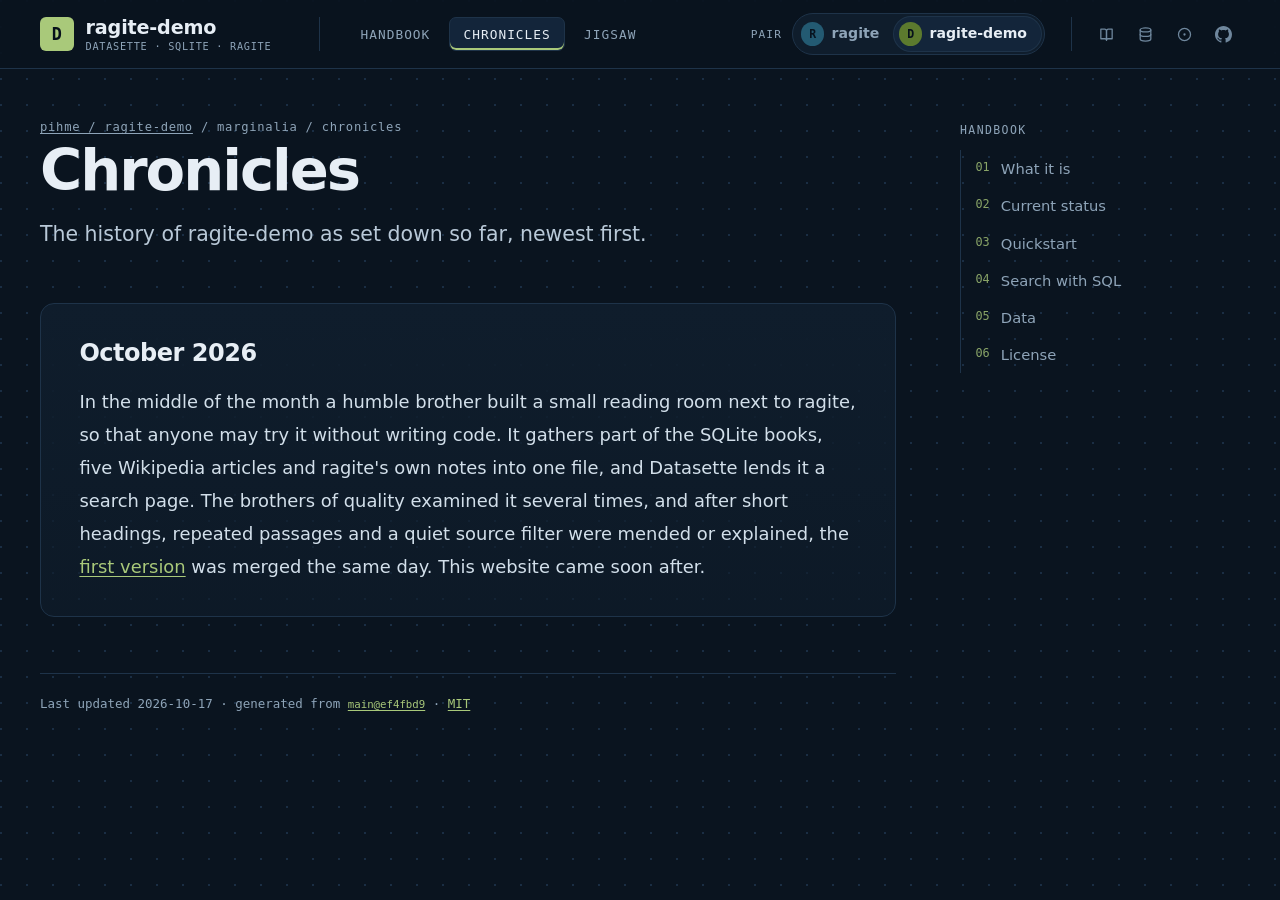
==== chronik/index.html @ 019bb116 "site: neutral console window dots (no accent dot)" ====
<!doctype html><html lang="en"><head><meta charset="utf-8"><meta name="viewport" content="width=device-width,initial-scale=1"><title>Chronicles — ragite-demo</title><meta name="description" content="Search the SQLite docs and Wikipedia in your browser with ragite and Datasette, offline and in one SQLite file."><link rel="icon" href="../favicon.svg" type="image/svg+xml"><link rel="icon" href="../favicon.png" sizes="32x32" type="image/png"><link rel="apple-touch-icon" href="../apple-touch-icon.png"><style>@font-face{font-family:"Space Grotesk";src:url(/ragite-demo/assets/space-grotesk.woff2) format("woff2");font-weight:300 700;font-display:swap}
@font-face{font-family:"Geist Mono";src:url(/ragite-demo/assets/geist-mono.woff2) format("woff2");font-weight:100 900;font-display:swap}
*{box-sizing:border-box}html{scroll-behavior:smooth}body{margin:0}
table{width:100%;border-collapse:collapse}img{max-width:100%}
:root{--acc:#a9c97a;--acc2:#f2b65c;--bg:#0a141f;--panel:#0f1d2c;--panel2:#13253a;--fg:#e7eef5;--mut:#8ea4b8;--line:#1e3349;--code:#0c1926;--on-acc:#06111b;
--sans:"Space Grotesk",system-ui,-apple-system,"Segoe UI",sans-serif;--mono:"Geist Mono",ui-monospace,SFMono-Regular,Menlo,Consolas,monospace;color-scheme:dark}
body{background:var(--bg) radial-gradient(circle at 1px 1px,#1a2e44 1px,transparent 1.4px) 0 0/26px 26px;color:var(--fg);font:16.5px/1.7 var(--sans);-webkit-font-smoothing:antialiased}
a{color:var(--acc);text-underline-offset:.18em;text-decoration-thickness:1px}
code{font-family:var(--mono);font-size:.86em}
.tp-top{position:sticky;top:0;z-index:5;background:rgba(10,20,31,.88);backdrop-filter:blur(10px);border-bottom:1px solid var(--line)}
.tp-in{max-width:1820px;margin:0 auto;padding:0 2.5rem;height:68px;display:flex;align-items:center;gap:1.6rem}
.tp-brand{display:flex;align-items:center;gap:.75rem;color:var(--fg);text-decoration:none;font-weight:700;font-size:1.2rem;letter-spacing:-.01em}
.tp-mark{display:inline-grid;place-items:center;width:2.1rem;height:2.1rem;border-radius:6px;background:var(--acc);color:var(--on-acc);font:700 1.05rem var(--mono)}
.tp-id{display:flex;flex-direction:column;justify-content:center;gap:.05rem;line-height:1.2}.tp-brand .tp-id b{font-weight:700}
.tp-kick{font:500 .64rem var(--mono);color:var(--mut);letter-spacing:.07em;text-transform:uppercase;font-weight:500}
.tp-tabs{display:flex;gap:.25rem;margin-left:1.4rem;padding-left:1.6rem;border-left:1px solid var(--line);height:34px;align-items:center}
.tp-tabs a{font:500 .8rem var(--mono);letter-spacing:.08em;text-transform:uppercase;color:var(--mut);text-decoration:none;padding:0 .85rem;height:34px;display:inline-flex;align-items:center;border-radius:7px;border:1px solid transparent}
.tp-tabs a:hover{color:var(--fg);border-color:var(--line)}.tp-tabs a.on{color:var(--fg);background:var(--panel2);border-color:var(--line);box-shadow:inset 0 -2px 0 var(--acc)}
.tp-pair{margin-left:auto;display:flex;align-items:center;gap:.6rem;height:34px}
.tp-pair-l{font:500 .7rem var(--mono);letter-spacing:.1em;text-transform:uppercase;color:var(--mut)}
.tp-seg{display:flex;border:1px solid var(--line);border-radius:999px;padding:3px;background:var(--panel)}
.tp-seg a{display:flex;align-items:center;gap:.45rem;padding:.3rem .9rem .3rem .35rem;border-radius:999px;color:var(--mut);text-decoration:none;font-weight:600;font-size:.88rem}
.tp-seg a i{display:inline-grid;place-items:center;width:1.45rem;height:1.45rem;border-radius:50%;font:700 .72rem var(--mono);font-style:normal;color:var(--on-acc);background:var(--pc);opacity:.75}
.tp-seg a.on{background:var(--panel2);color:var(--fg);box-shadow:0 0 0 1px var(--line)}.tp-seg a.on i{opacity:1}
.tp-ext{display:flex;align-items:center;gap:.3rem;padding-left:1.1rem;border-left:1px solid var(--line);height:34px}
.tp-ib{position:relative;display:inline-grid;place-items:center;width:34px;height:34px;border-radius:8px;color:#6f879d;border:1px solid transparent;text-decoration:none;transition:color .15s,background .15s,border-color .15s}
.tp-ib svg{width:17px;height:17px;display:block}
.tp-ib:hover,.tp-ib:focus-visible{color:var(--fg);background:var(--panel);border-color:var(--line);outline:none}
.tp-ib:focus-visible{box-shadow:0 0 0 2px color-mix(in srgb,var(--acc) 55%,transparent)}
.tp-ib::after{content:attr(data-tip);position:absolute;top:calc(100% + 9px);left:50%;transform:translate(-50%,-3px);white-space:nowrap;padding:.28rem .55rem;border-radius:6px;background:#e7eef5;color:#0a141f;font:500 .72rem/1.3 var(--mono);letter-spacing:.02em;opacity:0;pointer-events:none;transition:opacity .12s,transform .12s;z-index:9}
.tp-ib:hover::after,.tp-ib:focus-visible::after{opacity:1;transform:translate(-50%,0)}
.tp-ext .tp-ib:last-child::after{left:auto;right:0;transform:translate(0,-3px)}.tp-ext .tp-ib:last-child:hover::after,.tp-ext .tp-ib:last-child:focus-visible::after{transform:none}
.tp-wrap{max-width:1820px;margin:0 auto;padding:0 2.5rem;display:grid;grid-template-columns:minmax(0,1fr) 280px;gap:4rem}
main{min-width:0;padding:3.2rem 0 4rem}
.tp-toc{position:sticky;top:68px;align-self:start;padding:3.4rem 0 2rem;max-height:calc(100vh - 68px);overflow:auto}
.tp-toc h4{font:500 .72rem var(--mono);letter-spacing:.12em;text-transform:uppercase;color:var(--mut);margin:0 0 .8rem}
.tp-toc a{display:flex;gap:.7rem;padding:.38rem 0 .38rem .9rem;border-left:1px solid var(--line);color:var(--mut);text-decoration:none;font-size:.92rem}
.tp-toc a b{font:500 .74rem/1.9 var(--mono);color:var(--acc);opacity:.8}.tp-toc a:hover{color:var(--fg);border-left-color:var(--acc)}
.tp-toc .tp-sep{height:1.4rem}
.crumb{font:500 .76rem var(--mono);letter-spacing:.06em;color:var(--mut);text-transform:lowercase}.crumb a{color:var(--mut)}
h1{font-size:3.6rem;font-weight:700;letter-spacing:-.035em;line-height:1.02;margin:.5rem 0 1rem}
.lead{font-size:1.28rem;color:#b9c9d8;max-width:46rem;margin:0 0 1.3rem;font-weight:400}
section{margin-top:3.2rem;padding:2.2rem 2.4rem 2rem;background:linear-gradient(180deg,var(--panel),rgba(15,29,44,.6));border:1px solid var(--line);border-radius:14px}
h2{font-size:1.6rem;letter-spacing:-.02em;margin:0 0 1.1rem;display:flex;align-items:baseline;gap:.9rem}
h2 .num{font:500 .8rem var(--mono);color:var(--acc);letter-spacing:.08em;padding:.15rem .5rem;border:1px solid color-mix(in srgb,var(--acc) 45%,transparent);border-radius:5px}
h3{font-size:1.05rem;margin:1.1rem 0 .3rem}
p{margin:.2rem 0 1rem}
.grid{display:grid;grid-template-columns:1fr 1fr;gap:1rem}.card{padding:1rem 1.2rem;border:1px solid var(--line);border-radius:10px;background:var(--code)}
.card h3{margin:0 0 .3rem;color:var(--acc)}.card p{margin:0;color:var(--mut);font-size:.94rem}
pre{background:var(--code);border:1px solid var(--line);border-radius:10px;padding:1.1rem 1.3rem;font-size:.86rem;line-height:1.65;overflow-x:auto;position:relative}
pre code{font-size:inherit;color:#d4e4f1}
p code,li code,td code{background:var(--panel2);color:#d9e8f4;padding:.08em .38em;border-radius:4px;border:1px solid var(--line)}
.tbl{overflow-x:auto;border:1px solid var(--line);border-radius:10px}
th,td{text-align:left;padding:.7rem .9rem;border-bottom:1px solid var(--line);vertical-align:top;font-size:.93rem}
th{font:500 .74rem var(--mono);letter-spacing:.08em;text-transform:uppercase;color:var(--mut);background:var(--code)}tr:last-child td{border-bottom:0}
.note{border:1px solid color-mix(in srgb,var(--acc2) 45%,transparent);background:color-mix(in srgb,var(--acc2) 9%,transparent);border-radius:10px;padding:.9rem 1.1rem;font-size:.95rem}
.note strong{color:var(--acc2)}
.badges{font:500 .8rem var(--mono);color:var(--mut)}.badges img{vertical-align:middle}
.st-asof{font:500 .78rem var(--mono);color:var(--acc2);margin:-.4rem 0 .9rem}
footer{margin-top:3.5rem;padding-top:1.4rem;border-top:1px solid var(--line);color:var(--mut);font:500 .78rem var(--mono)}
.tp-hero{display:grid;grid-template-columns:minmax(0,.9fr) minmax(0,1.1fr);gap:3rem;align-items:center;padding:1.2rem 0 .6rem}
.tp-hero h1{font-size:5.2rem}
.tp-con{border:1px solid var(--line);border-radius:14px;background:#07101a;box-shadow:0 30px 80px -30px rgba(0,0,0,.8),0 0 0 1px rgba(255,255,255,.02);overflow:hidden}
.tp-con-h{display:flex;align-items:center;gap:.45rem;padding:.7rem 1rem;border-bottom:1px solid var(--line);font:500 .74rem var(--mono);color:var(--mut)}
.tp-con-h i{width:.62rem;height:.62rem;border-radius:50%;background:#26394d}.tp-con-h span{margin-left:.6rem}
.tp-con pre{margin:0;border:0;border-radius:0;background:transparent;padding:1.3rem 1.4rem 1.5rem;font-size:.9rem}
.tp-con .pr{color:var(--acc)}.tp-con .kw{color:var(--acc2)}.tp-con .str{color:#9fe0b5}.tp-con .cm{color:#5f7890}
.tp-pairnote{display:flex;align-items:center;gap:1rem;margin-top:3rem;padding:1.1rem 1.4rem;border:1px dashed color-mix(in srgb,var(--acc) 40%,var(--line));border-radius:12px;color:var(--mut)}
.tp-pairnote b{color:var(--fg)}

.period{max-width:46rem}.period h2{font-size:1.3rem}.period h2 .span{color:var(--mut);font-weight:400;font-size:.95rem}
.period p{font:1.12rem/1.8 "Iowan Old Style","Palatino Linotype",Palatino,"Book Antiqua",Georgia,serif;margin:0}
.period p::first-letter{float:left;font-size:3.4em;line-height:.8;padding:.1em .12em 0 0;color:var(--acc);font-weight:600}
.period h2{font-family:"Iowan Old Style","Palatino Linotype",Palatino,Georgia,serif;font-weight:600;letter-spacing:.01em}
.period{max-width:none}.period h2{font:700 1.5rem var(--sans);letter-spacing:-.02em}
.period p{font:1.12rem/1.85 var(--sans);color:#d2dfea}
.period p::first-letter{float:none;font-size:inherit;line-height:inherit;padding:0;color:inherit;font-weight:inherit}
.pz text{font-family:var(--mono)}.pz .pz-cap{font:500 14px var(--mono);fill:var(--mut)}
.pz path{stroke:var(--bg)}.pz-piece{opacity:.6}.pz-piece:hover,.pz-here{opacity:1}.pz-isle{fill-opacity:.12}
.pzw{padding:2rem;border:1px solid var(--line);border-radius:14px;background:var(--panel);display:flex;justify-content:center}
.jig{max-width:none;grid-template-columns:1fr 1fr;gap:1.4rem}
.jc{background:var(--panel);border-color:var(--line);border-radius:14px;padding:1.3rem 1.5rem 1.4rem 5.2rem}
.jc::after,.jc::before{display:none}
.jc-here{border-color:color-mix(in srgb,var(--pa) 70%,var(--line))}
.jc-m{border-radius:8px;font-family:var(--mono);color:#06111b}
.jc h3 a{color:var(--fg)}.jc-r{font:500 .7rem/1.7 var(--mono);letter-spacing:.08em;text-transform:uppercase;color:var(--fg);border-color:var(--pa)}
.jc-x{font:1rem/1.75 var(--sans);color:#c7d5e2}
</style></head><body><header class="tp-top"><div class="tp-in"><a class="tp-brand" href="../"><span class="tp-mark" aria-hidden="true">D</span><span class="tp-id"><b>ragite-demo</b><span class="tp-kick">Datasette · SQLite · ragite</span></span></a><nav class="tp-tabs" aria-label="Site"><a href="../">Handbook</a><a href="../chronik/" class="on" aria-current="page">Chronicles</a><a href="../jigsaw/">Jigsaw</a></nav><div class="tp-pair"><span class="tp-pair-l">pair</span><nav class="tp-seg" aria-label="Sibling sites"><a href="https://pihme.github.io/ragite/" style="--pc:#2b6f8a"><i>R</i>ragite</a><a href="https://pihme.github.io/ragite-demo/" class="on" aria-current="true" style="--pc:#5c7a2e"><i>D</i>ragite-demo</a></nav></div><nav class="tp-ext" aria-label="Project links"><a class="tp-ib" href="https://github.com/pihme/ragite-demo#readme" aria-label="Readme" data-tip="Readme"><svg viewBox="0 0 24 24" fill="none" stroke="currentColor" stroke-width="1.8" stroke-linecap="round" stroke-linejoin="round" aria-hidden="true" focusable="false"><path d="M4 4.5h5.5A2.5 2.5 0 0 1 12 7v13a2 2 0 0 0-2-2H4z"/><path d="M20 4.5h-5.5A2.5 2.5 0 0 0 12 7v13a2 2 0 0 1 2-2h6z"/></svg></a><a class="tp-ib" href="https://github.com/pihme/ragite-demo/blob/main/DATA_SOURCES.md" aria-label="Data sources" data-tip="Data sources"><svg viewBox="0 0 24 24" fill="none" stroke="currentColor" stroke-width="1.8" stroke-linecap="round" stroke-linejoin="round" aria-hidden="true" focusable="false"><ellipse cx="12" cy="5.5" rx="7.5" ry="2.8"/><path d="M4.5 5.5v13c0 1.55 3.36 2.8 7.5 2.8s7.5-1.25 7.5-2.8v-13"/><path d="M4.5 12c0 1.55 3.36 2.8 7.5 2.8s7.5-1.25 7.5-2.8"/></svg></a><a class="tp-ib" href="https://github.com/pihme/ragite-demo/issues" aria-label="Issues" data-tip="Issues"><svg viewBox="0 0 24 24" fill="none" stroke="currentColor" stroke-width="1.8" stroke-linecap="round" stroke-linejoin="round" aria-hidden="true" focusable="false"><circle cx="12" cy="12" r="8.5"/><circle cx="12" cy="12" r="1.6" fill="currentColor" stroke="none"/></svg></a><a class="tp-ib" href="https://github.com/pihme/ragite-demo" aria-label="GitHub repository" data-tip="GitHub repository"><svg viewBox="0 0 16 16" fill="currentColor" aria-hidden="true" focusable="false"><path d="M8 0C3.58 0 0 3.58 0 8c0 3.54 2.29 6.53 5.47 7.59.4.07.55-.17.55-.38 0-.19-.01-.82-.01-1.49-2.01.37-2.53-.49-2.69-.94-.09-.23-.48-.94-.82-1.13-.28-.15-.68-.52-.01-.53.63-.01 1.08.58 1.23.82.72 1.21 1.87.87 2.33.66.07-.52.28-.87.51-1.07-1.78-.2-3.64-.89-3.64-3.95 0-.87.31-1.59.82-2.15-.08-.2-.36-1.02.08-2.12 0 0 .67-.21 2.2.82.64-.18 1.32-.27 2-.27.68 0 1.36.09 2 .27 1.53-1.04 2.2-.82 2.2-.82.44 1.1.16 1.92.08 2.12.51.56.82 1.27.82 2.15 0 3.07-1.87 3.75-3.65 3.95.29.25.54.73.54 1.48 0 1.07-.01 1.93-.01 2.2 0 .21.15.46.55.38A8.013 8.013 0 0016 8c0-4.42-3.58-8-8-8z"/></svg></a></nav></div></header><div class="tp-wrap"><main><div class="crumb"><a href="../">pihme / ragite-demo</a> / marginalia / chronicles</div><h1>Chronicles</h1>
<p class="lead">The history of ragite-demo as set down so far, newest first.</p>
<section class="period"><h2>October 2026</h2><p>In the middle of the month a humble brother built a small reading room next to ragite, so that anyone may try it without writing code. It gathers part of the SQLite books, five Wikipedia articles and ragite's own notes into one file, and Datasette lends it a search page. The brothers of quality examined it several times, and after short headings, repeated passages and a quiet source filter were mended or explained, the <a href="https://github.com/pihme/ragite-demo/pull/1">first version</a> was merged the same day. This website came soon after.</p></section><footer>Last updated 2026-10-17 · generated from <a href="https://github.com/pihme/ragite-demo/tree/ef4fbd9"><code>main@ef4fbd9</code></a> · <a href="https://github.com/pihme/ragite-demo/blob/main/LICENSE">MIT</a></footer></main><aside class="tp-toc"><h4>Handbook</h4><a href="../#what"><b>01</b>What it is</a><a href="../#status"><b>02</b>Current status</a><a href="../#quickstart"><b>03</b>Quickstart</a><a href="../#sql"><b>04</b>Search with SQL</a><a href="../#data"><b>05</b>Data</a><a href="../#license"><b>06</b>License</a></aside></div></body></html>
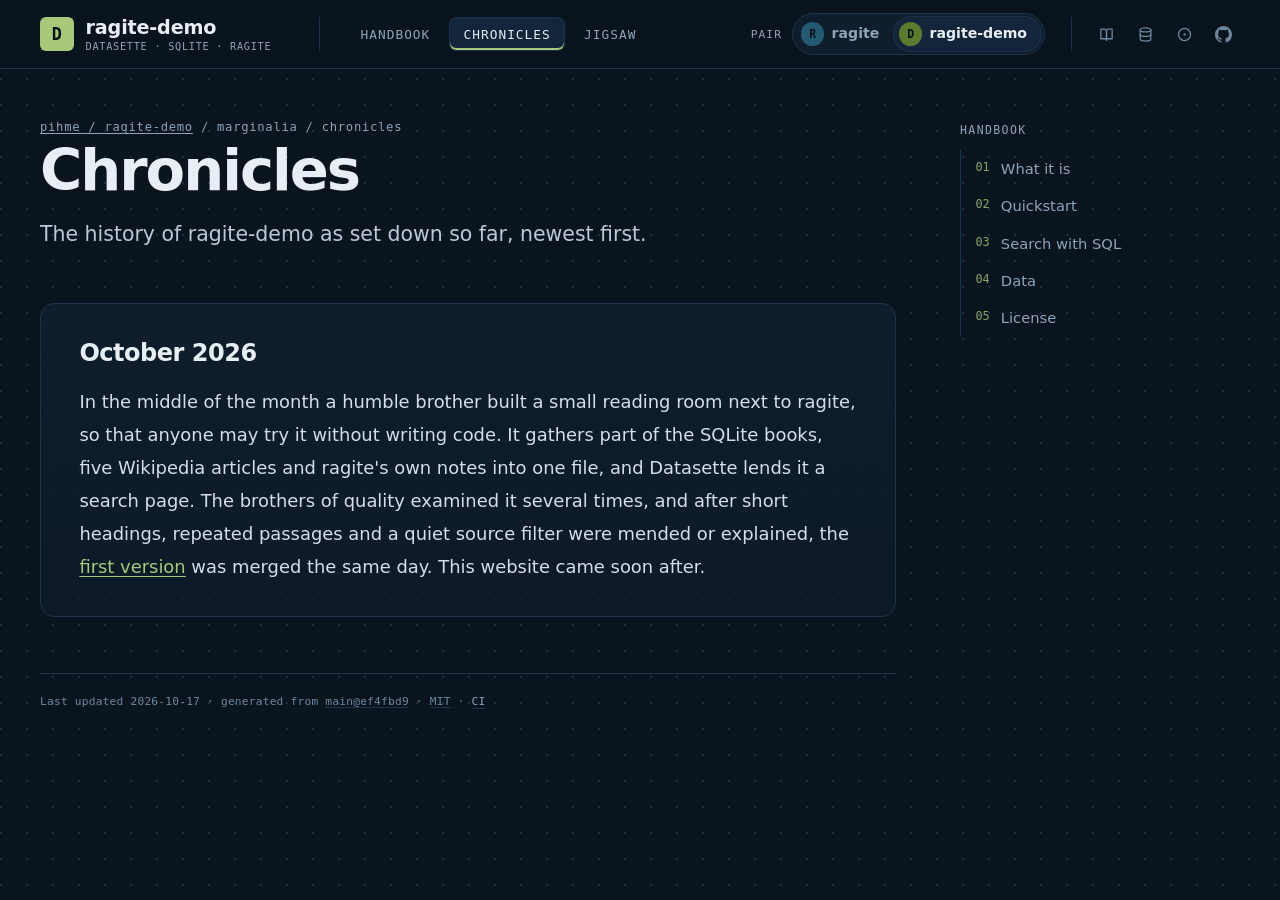
==== commit 6d699a08: "site: no status block in the start page, commit/date and CI link in the footer only" ====
--- a/chronik/index.html
+++ b/chronik/index.html
@@ -56,8 +56,10 @@
 .note{border:1px solid color-mix(in srgb,var(--acc2) 45%,transparent);background:color-mix(in srgb,var(--acc2) 9%,transparent);border-radius:10px;padding:.9rem 1.1rem;font-size:.95rem}
 .note strong{color:var(--acc2)}
 .badges{font:500 .8rem var(--mono);color:var(--mut)}.badges img{vertical-align:middle}
+.tp-ci{color:var(--mut);text-decoration:underline;text-decoration-color:var(--line);text-underline-offset:.25em}.tp-ci:hover{color:var(--fg);text-decoration-color:var(--mut)}
 .st-asof{font:500 .78rem var(--mono);color:var(--acc2);margin:-.4rem 0 .9rem}
-footer{margin-top:3.5rem;padding-top:1.4rem;border-top:1px solid var(--line);color:var(--mut);font:500 .78rem var(--mono)}
+footer{margin-top:3.5rem;padding-top:1.2rem;border-top:1px solid var(--line);color:#6f879d;font:400 .7rem/1.6 var(--mono);letter-spacing:.02em}
+footer a{color:inherit;text-decoration-color:var(--line)}footer a:hover{color:var(--fg)}footer code{font-size:inherit}
 .tp-hero{display:grid;grid-template-columns:minmax(0,.9fr) minmax(0,1.1fr);gap:3rem;align-items:center;padding:1.2rem 0 .6rem}
 .tp-hero h1{font-size:5.2rem}
 .tp-con{border:1px solid var(--line);border-radius:14px;background:#07101a;box-shadow:0 30px 80px -30px rgba(0,0,0,.8),0 0 0 1px rgba(255,255,255,.02);overflow:hidden}
@@ -87,4 +89,4 @@
 .jc-x{font:1rem/1.75 var(--sans);color:#c7d5e2}
 </style></head><body><header class="tp-top"><div class="tp-in"><a class="tp-brand" href="../"><span class="tp-mark" aria-hidden="true">D</span><span class="tp-id"><b>ragite-demo</b><span class="tp-kick">Datasette · SQLite · ragite</span></span></a><nav class="tp-tabs" aria-label="Site"><a href="../">Handbook</a><a href="../chronik/" class="on" aria-current="page">Chronicles</a><a href="../jigsaw/">Jigsaw</a></nav><div class="tp-pair"><span class="tp-pair-l">pair</span><nav class="tp-seg" aria-label="Sibling sites"><a href="https://pihme.github.io/ragite/" style="--pc:#2b6f8a"><i>R</i>ragite</a><a href="https://pihme.github.io/ragite-demo/" class="on" aria-current="true" style="--pc:#5c7a2e"><i>D</i>ragite-demo</a></nav></div><nav class="tp-ext" aria-label="Project links"><a class="tp-ib" href="https://github.com/pihme/ragite-demo#readme" aria-label="Readme" data-tip="Readme"><svg viewBox="0 0 24 24" fill="none" stroke="currentColor" stroke-width="1.8" stroke-linecap="round" stroke-linejoin="round" aria-hidden="true" focusable="false"><path d="M4 4.5h5.5A2.5 2.5 0 0 1 12 7v13a2 2 0 0 0-2-2H4z"/><path d="M20 4.5h-5.5A2.5 2.5 0 0 0 12 7v13a2 2 0 0 1 2-2h6z"/></svg></a><a class="tp-ib" href="https://github.com/pihme/ragite-demo/blob/main/DATA_SOURCES.md" aria-label="Data sources" data-tip="Data sources"><svg viewBox="0 0 24 24" fill="none" stroke="currentColor" stroke-width="1.8" stroke-linecap="round" stroke-linejoin="round" aria-hidden="true" focusable="false"><ellipse cx="12" cy="5.5" rx="7.5" ry="2.8"/><path d="M4.5 5.5v13c0 1.55 3.36 2.8 7.5 2.8s7.5-1.25 7.5-2.8v-13"/><path d="M4.5 12c0 1.55 3.36 2.8 7.5 2.8s7.5-1.25 7.5-2.8"/></svg></a><a class="tp-ib" href="https://github.com/pihme/ragite-demo/issues" aria-label="Issues" data-tip="Issues"><svg viewBox="0 0 24 24" fill="none" stroke="currentColor" stroke-width="1.8" stroke-linecap="round" stroke-linejoin="round" aria-hidden="true" focusable="false"><circle cx="12" cy="12" r="8.5"/><circle cx="12" cy="12" r="1.6" fill="currentColor" stroke="none"/></svg></a><a class="tp-ib" href="https://github.com/pihme/ragite-demo" aria-label="GitHub repository" data-tip="GitHub repository"><svg viewBox="0 0 16 16" fill="currentColor" aria-hidden="true" focusable="false"><path d="M8 0C3.58 0 0 3.58 0 8c0 3.54 2.29 6.53 5.47 7.59.4.07.55-.17.55-.38 0-.19-.01-.82-.01-1.49-2.01.37-2.53-.49-2.69-.94-.09-.23-.48-.94-.82-1.13-.28-.15-.68-.52-.01-.53.63-.01 1.08.58 1.23.82.72 1.21 1.87.87 2.33.66.07-.52.28-.87.51-1.07-1.78-.2-3.64-.89-3.64-3.95 0-.87.31-1.59.82-2.15-.08-.2-.36-1.02.08-2.12 0 0 .67-.21 2.2.82.64-.18 1.32-.27 2-.27.68 0 1.36.09 2 .27 1.53-1.04 2.2-.82 2.2-.82.44 1.1.16 1.92.08 2.12.51.56.82 1.27.82 2.15 0 3.07-1.87 3.75-3.65 3.95.29.25.54.73.54 1.48 0 1.07-.01 1.93-.01 2.2 0 .21.15.46.55.38A8.013 8.013 0 0016 8c0-4.42-3.58-8-8-8z"/></svg></a></nav></div></header><div class="tp-wrap"><main><div class="crumb"><a href="../">pihme / ragite-demo</a> / marginalia / chronicles</div><h1>Chronicles</h1>
 <p class="lead">The history of ragite-demo as set down so far, newest first.</p>
-<section class="period"><h2>October 2026</h2><p>In the middle of the month a humble brother built a small reading room next to ragite, so that anyone may try it without writing code. It gathers part of the SQLite books, five Wikipedia articles and ragite's own notes into one file, and Datasette lends it a search page. The brothers of quality examined it several times, and after short headings, repeated passages and a quiet source filter were mended or explained, the <a href="https://github.com/pihme/ragite-demo/pull/1">first version</a> was merged the same day. This website came soon after.</p></section><footer>Last updated 2026-10-17 · generated from <a href="https://github.com/pihme/ragite-demo/tree/ef4fbd9"><code>main@ef4fbd9</code></a> · <a href="https://github.com/pihme/ragite-demo/blob/main/LICENSE">MIT</a></footer></main><aside class="tp-toc"><h4>Handbook</h4><a href="../#what"><b>01</b>What it is</a><a href="../#status"><b>02</b>Current status</a><a href="../#quickstart"><b>03</b>Quickstart</a><a href="../#sql"><b>04</b>Search with SQL</a><a href="../#data"><b>05</b>Data</a><a href="../#license"><b>06</b>License</a></aside></div></body></html>+<section class="period"><h2>October 2026</h2><p>In the middle of the month a humble brother built a small reading room next to ragite, so that anyone may try it without writing code. It gathers part of the SQLite books, five Wikipedia articles and ragite's own notes into one file, and Datasette lends it a search page. The brothers of quality examined it several times, and after short headings, repeated passages and a quiet source filter were mended or explained, the <a href="https://github.com/pihme/ragite-demo/pull/1">first version</a> was merged the same day. This website came soon after.</p></section><footer>Last updated 2026-10-17 · generated from <a href="https://github.com/pihme/ragite-demo/tree/ef4fbd9"><code>main@ef4fbd9</code></a> · <a href="https://github.com/pihme/ragite-demo/blob/main/LICENSE">MIT</a> · <a class="tp-ci" href="https://github.com/pihme/ragite-demo/actions/workflows/ci.yml" title="CI workflow runs on GitHub Actions">CI</a></footer></main><aside class="tp-toc"><h4>Handbook</h4><a href="../#what"><b>01</b>What it is</a><a href="../#quickstart"><b>02</b>Quickstart</a><a href="../#sql"><b>03</b>Search with SQL</a><a href="../#data"><b>04</b>Data</a><a href="../#license"><b>05</b>License</a></aside></div></body></html>
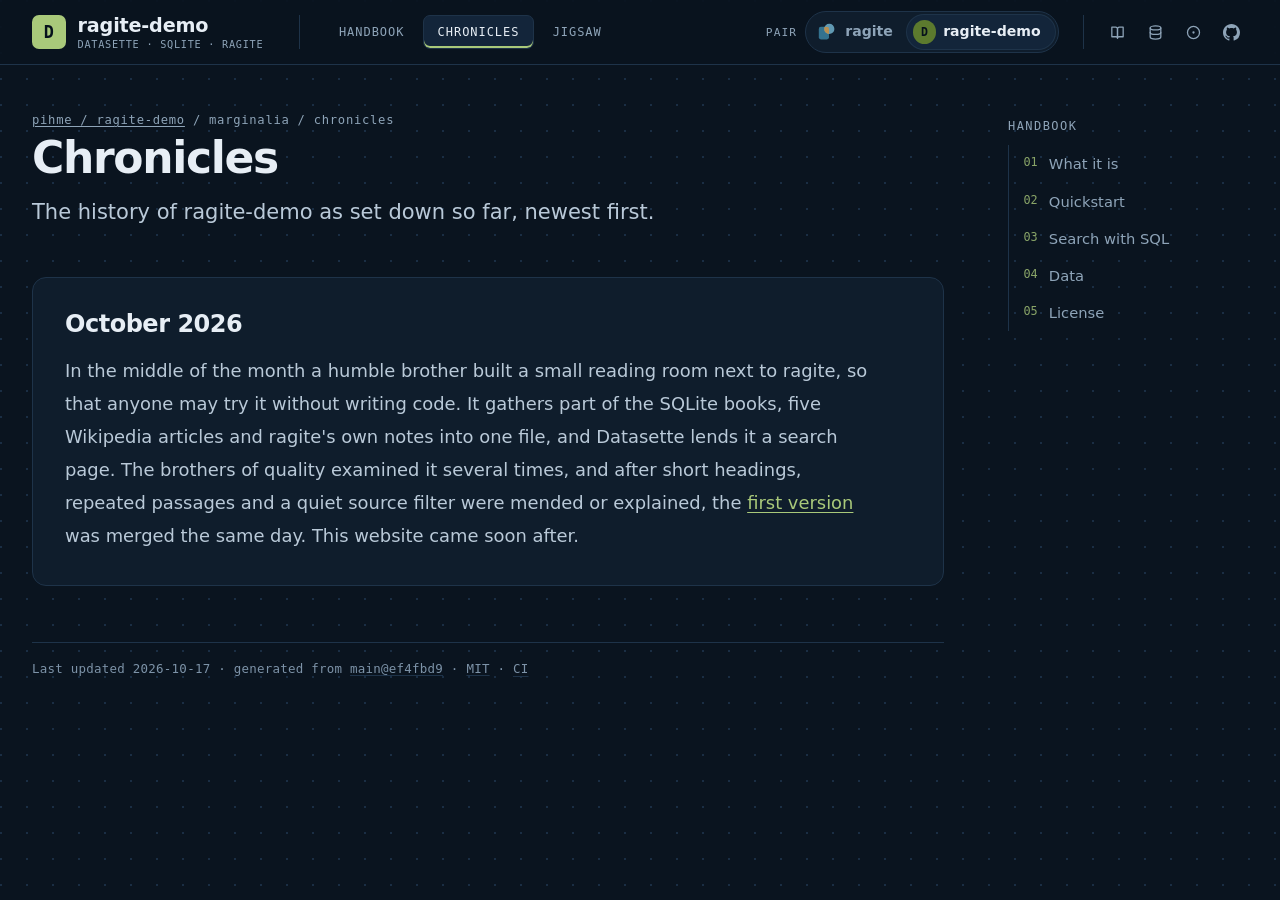
==== commit b5b66059: "site: shared design tokens, Geist body font, manifest and 192/512 icons" ====
--- a/chronik/index.html
+++ b/chronik/index.html
@@ -1,92 +1,131 @@
-<!doctype html><html lang="en"><head><meta charset="utf-8"><meta name="viewport" content="width=device-width,initial-scale=1"><title>Chronicles — ragite-demo</title><meta name="description" content="Search the SQLite docs and Wikipedia in your browser with ragite and Datasette, offline and in one SQLite file."><link rel="icon" href="../favicon.svg" type="image/svg+xml"><link rel="icon" href="../favicon.png" sizes="32x32" type="image/png"><link rel="apple-touch-icon" href="../apple-touch-icon.png"><style>@font-face{font-family:"Space Grotesk";src:url(/ragite-demo/assets/space-grotesk.woff2) format("woff2");font-weight:300 700;font-display:swap}
+<!doctype html><html lang="en"><head><meta charset="utf-8"><meta name="viewport" content="width=device-width,initial-scale=1"><title>Chronicles — ragite-demo</title><meta name="description" content="Search the SQLite docs and Wikipedia in your browser with ragite and Datasette, offline and in one SQLite file."><link rel="icon" href="../favicon.svg" type="image/svg+xml"><link rel="icon" href="../favicon.png" sizes="32x32" type="image/png"><link rel="apple-touch-icon" href="../apple-touch-icon.png"><link rel="manifest" href="../site.webmanifest"><meta name="theme-color" content="#0a141f"><meta name="color-scheme" content="dark"><link rel="preload" href="/ragite-demo/assets/space-grotesk.woff2" as="font" type="font/woff2" crossorigin><style>@font-face{font-family:"Space Grotesk";src:url(/ragite-demo/assets/space-grotesk.woff2) format("woff2");font-weight:300 700;font-display:swap}
+@font-face{font-family:"Geist";src:url(/ragite-demo/assets/geist.woff2) format("woff2");font-weight:100 900;font-display:swap}
 @font-face{font-family:"Geist Mono";src:url(/ragite-demo/assets/geist-mono.woff2) format("woff2");font-weight:100 900;font-display:swap}
+:root{color-scheme:dark;
+--rg-bg:#0a141f;--rg-bg-dots:#1a2e44;--rg-surface:#0f1d2c;--rg-surface-2:#13253a;--rg-code-bg:#07101a;
+--rg-line:#1e3349;--rg-line-strong:#56779a;--rg-header-bg:color-mix(in srgb,var(--rg-bg) 88%,transparent);
+--rg-text:#e7eef5;--rg-text-soft:#b9c9d8;--rg-muted:#8ea4b8;--rg-subtle:#7d93a8;
+--rg-accent:#a9c97a;--rg-accent-strong:#3f8fb0;--rg-on-accent:#06111b;--rg-link:var(--rg-accent);--rg-focus:var(--rg-accent);
+--rg-hit:#f2b65c;--rg-hit-bg:#2f2e29;--rg-on-hit:#0a141f;
+--rg-code-text:#d4e4f1;--rg-code-prompt:var(--rg-accent);--rg-code-keyword:#b9e3f2;--rg-code-string:#9fe0b5;--rg-code-comment:#7389a0;
+--rg-pair-accent:#7cc3df;
+--rg-logo-doc:#3f8fb0;--rg-logo-lens:#7cc3df;--rg-logo-hit:#f2b65c;
+--rg-font-display:"Space Grotesk",system-ui,-apple-system,"Segoe UI",sans-serif;
+--rg-font-body:"Geist",system-ui,-apple-system,"Segoe UI",Roboto,sans-serif;
+--rg-font-mono:"Geist Mono",ui-monospace,SFMono-Regular,Menlo,Consolas,monospace;
+--rg-fs-hero:clamp(3.5rem,6vw,5.25rem);--rg-fs-1:2.75rem;--rg-fs-2:1.75rem;--rg-fs-3:1.25rem;--rg-fs-lead:1.3125rem;
+--rg-fs-body:1.0625rem;--rg-fs-small:.9375rem;--rg-fs-code:.875rem;--rg-fs-label:.75rem;--rg-fs-micro:.78rem;
+--rg-space-1:.25rem;--rg-space-2:.5rem;--rg-space-3:.75rem;--rg-space-4:1rem;--rg-space-5:1.5rem;--rg-space-6:2rem;--rg-space-7:3rem;--rg-space-8:4rem;--rg-space-9:6rem;
+--rg-radius-xs:4px;--rg-radius-sm:7px;--rg-radius-md:10px;--rg-radius-lg:14px;--rg-radius-pill:999px;--rg-header-h:64px;
+/* old short names, kept as aliases for one release */
+--acc:var(--rg-accent);--bg:var(--rg-bg);--panel:var(--rg-surface);--panel2:var(--rg-surface-2);--fg:var(--rg-text);--mut:var(--rg-muted);
+--line:var(--rg-line);--code:var(--rg-code-bg);--on-acc:var(--rg-on-accent);--sans:var(--rg-font-body);--mono:var(--rg-font-mono)}
 *{box-sizing:border-box}html{scroll-behavior:smooth}body{margin:0}
 table{width:100%;border-collapse:collapse}img{max-width:100%}
-:root{--acc:#a9c97a;--acc2:#f2b65c;--bg:#0a141f;--panel:#0f1d2c;--panel2:#13253a;--fg:#e7eef5;--mut:#8ea4b8;--line:#1e3349;--code:#0c1926;--on-acc:#06111b;
---sans:"Space Grotesk",system-ui,-apple-system,"Segoe UI",sans-serif;--mono:"Geist Mono",ui-monospace,SFMono-Regular,Menlo,Consolas,monospace;color-scheme:dark}
-body{background:var(--bg) radial-gradient(circle at 1px 1px,#1a2e44 1px,transparent 1.4px) 0 0/26px 26px;color:var(--fg);font:16.5px/1.7 var(--sans);-webkit-font-smoothing:antialiased}
-a{color:var(--acc);text-underline-offset:.18em;text-decoration-thickness:1px}
-code{font-family:var(--mono);font-size:.86em}
-.tp-top{position:sticky;top:0;z-index:5;background:rgba(10,20,31,.88);backdrop-filter:blur(10px);border-bottom:1px solid var(--line)}
-.tp-in{max-width:1820px;margin:0 auto;padding:0 2.5rem;height:68px;display:flex;align-items:center;gap:1.6rem}
-.tp-brand{display:flex;align-items:center;gap:.75rem;color:var(--fg);text-decoration:none;font-weight:700;font-size:1.2rem;letter-spacing:-.01em}
-.tp-mark{display:inline-grid;place-items:center;width:2.1rem;height:2.1rem;border-radius:6px;background:var(--acc);color:var(--on-acc);font:700 1.05rem var(--mono)}
-.tp-id{display:flex;flex-direction:column;justify-content:center;gap:.05rem;line-height:1.2}.tp-brand .tp-id b{font-weight:700}
-.tp-kick{font:500 .64rem var(--mono);color:var(--mut);letter-spacing:.07em;text-transform:uppercase;font-weight:500}
-.tp-tabs{display:flex;gap:.25rem;margin-left:1.4rem;padding-left:1.6rem;border-left:1px solid var(--line);height:34px;align-items:center}
-.tp-tabs a{font:500 .8rem var(--mono);letter-spacing:.08em;text-transform:uppercase;color:var(--mut);text-decoration:none;padding:0 .85rem;height:34px;display:inline-flex;align-items:center;border-radius:7px;border:1px solid transparent}
-.tp-tabs a:hover{color:var(--fg);border-color:var(--line)}.tp-tabs a.on{color:var(--fg);background:var(--panel2);border-color:var(--line);box-shadow:inset 0 -2px 0 var(--acc)}
-.tp-pair{margin-left:auto;display:flex;align-items:center;gap:.6rem;height:34px}
-.tp-pair-l{font:500 .7rem var(--mono);letter-spacing:.1em;text-transform:uppercase;color:var(--mut)}
-.tp-seg{display:flex;border:1px solid var(--line);border-radius:999px;padding:3px;background:var(--panel)}
-.tp-seg a{display:flex;align-items:center;gap:.45rem;padding:.3rem .9rem .3rem .35rem;border-radius:999px;color:var(--mut);text-decoration:none;font-weight:600;font-size:.88rem}
-.tp-seg a i{display:inline-grid;place-items:center;width:1.45rem;height:1.45rem;border-radius:50%;font:700 .72rem var(--mono);font-style:normal;color:var(--on-acc);background:var(--pc);opacity:.75}
-.tp-seg a.on{background:var(--panel2);color:var(--fg);box-shadow:0 0 0 1px var(--line)}.tp-seg a.on i{opacity:1}
-.tp-ext{display:flex;align-items:center;gap:.3rem;padding-left:1.1rem;border-left:1px solid var(--line);height:34px}
-.tp-ib{position:relative;display:inline-grid;place-items:center;width:34px;height:34px;border-radius:8px;color:#6f879d;border:1px solid transparent;text-decoration:none;transition:color .15s,background .15s,border-color .15s}
+body{background:var(--rg-bg) radial-gradient(circle at 1px 1px,var(--rg-bg-dots) 1px,transparent 1.4px) 0 0/26px 26px;color:var(--rg-text);font:400 var(--rg-fs-body)/1.7 var(--rg-font-body);-webkit-font-smoothing:antialiased}
+h1,h2,h3,.tp-brand{font-family:var(--rg-font-display)}
+a{color:var(--rg-link);text-underline-offset:.18em;text-decoration-thickness:1px}
+code{font-family:var(--rg-font-mono);font-size:.88em}
+:focus-visible{outline:2px solid var(--rg-focus);outline-offset:2px}
+::selection{background:var(--rg-hit-bg);color:var(--rg-text)}
+mark{background:var(--rg-hit-bg);color:inherit;box-shadow:inset 0 -2px 0 var(--rg-hit);border-radius:3px;padding:0 .15em}
+.tp-top{position:sticky;top:0;z-index:5;background:var(--rg-header-bg);backdrop-filter:blur(10px);border-bottom:1px solid var(--rg-line)}
+.tp-in{max-width:1440px;margin:0 auto;padding:0 var(--rg-space-6);height:var(--rg-header-h);display:flex;align-items:center;gap:var(--rg-space-5)}
+.tp-brand{display:flex;align-items:center;gap:.75rem;color:var(--rg-text);text-decoration:none;font-weight:600;font-size:1.2rem;letter-spacing:-.01em;flex:none}
+.tp-logo{width:28px;height:28px;flex:none;display:block}
+.tp-mark{display:inline-grid;place-items:center;width:2.1rem;height:2.1rem;border-radius:var(--rg-radius-sm);background:var(--rg-accent);color:var(--rg-on-accent);font:700 1.05rem var(--rg-font-mono);flex:none}
+.tp-id{display:flex;flex-direction:column;justify-content:center;gap:.05rem;line-height:1.2}.tp-brand .tp-id b{font-weight:600}
+.tp-kick{font:500 .64rem var(--rg-font-mono);color:var(--rg-muted);letter-spacing:.07em;text-transform:uppercase;white-space:nowrap}
+.tp-tabs{display:flex;gap:var(--rg-space-1);margin-left:var(--rg-space-3);padding-left:var(--rg-space-5);border-left:1px solid var(--rg-line);height:34px;align-items:center}
+.tp-tabs a{font:500 var(--rg-fs-label) var(--rg-font-mono);letter-spacing:.08em;text-transform:uppercase;color:var(--rg-muted);text-decoration:none;padding:0 .85rem;height:34px;display:inline-flex;align-items:center;border-radius:var(--rg-radius-sm);border:1px solid transparent;white-space:nowrap}
+.tp-tabs a:hover{color:var(--rg-text);border-color:var(--rg-line)}.tp-tabs a.on{color:var(--rg-text);background:var(--rg-surface-2);border-color:var(--rg-line);box-shadow:inset 0 -2px 0 var(--rg-accent)}
+.tp-pair{margin-left:auto;display:flex;align-items:center;gap:var(--rg-space-2);height:34px}
+.tp-pair-l{font:500 .7rem var(--rg-font-mono);letter-spacing:.1em;text-transform:uppercase;color:var(--rg-muted)}
+.tp-seg{display:flex;border:1px solid var(--rg-line);border-radius:var(--rg-radius-pill);padding:3px;background:var(--rg-surface)}
+.tp-seg a{display:flex;align-items:center;gap:.45rem;padding:.3rem .9rem .3rem .35rem;border-radius:var(--rg-radius-pill);color:var(--rg-muted);text-decoration:none;font-weight:600;font-size:.88rem;font-family:var(--rg-font-display);white-space:nowrap}
+.tp-seg .tp-chip{display:inline-grid;place-items:center;width:1.45rem;height:1.45rem;border-radius:50%;font:700 .72rem var(--rg-font-mono);color:var(--rg-on-accent);opacity:.75}
+.tp-seg .tp-chip.tp-logo{width:1.45rem;height:1.45rem;padding:2px;background:none;border-radius:0}
+.tp-seg a.on{background:var(--rg-surface-2);color:var(--rg-text);box-shadow:0 0 0 1px var(--rg-line)}.tp-seg a.on .tp-chip{opacity:1}
+.tp-ext{display:flex;align-items:center;gap:var(--rg-space-1);padding-left:var(--rg-space-4);border-left:1px solid var(--rg-line);height:34px}
+.tp-ib{position:relative;display:inline-grid;place-items:center;width:34px;height:34px;border-radius:var(--rg-radius-sm);color:var(--rg-muted);border:1px solid transparent;text-decoration:none;transition:color .15s,background .15s,border-color .15s}
 .tp-ib svg{width:17px;height:17px;display:block}
-.tp-ib:hover,.tp-ib:focus-visible{color:var(--fg);background:var(--panel);border-color:var(--line);outline:none}
-.tp-ib:focus-visible{box-shadow:0 0 0 2px color-mix(in srgb,var(--acc) 55%,transparent)}
-.tp-ib::after{content:attr(data-tip);position:absolute;top:calc(100% + 9px);left:50%;transform:translate(-50%,-3px);white-space:nowrap;padding:.28rem .55rem;border-radius:6px;background:#e7eef5;color:#0a141f;font:500 .72rem/1.3 var(--mono);letter-spacing:.02em;opacity:0;pointer-events:none;transition:opacity .12s,transform .12s;z-index:9}
+.tp-ib:hover,.tp-ib:focus-visible{color:var(--rg-text);background:var(--rg-surface);border-color:var(--rg-line);outline:none}
+.tp-ib:focus-visible{box-shadow:0 0 0 2px var(--rg-focus)}
+.tp-ib::after{content:attr(data-tip);position:absolute;top:calc(100% + 9px);left:50%;transform:translate(-50%,-3px);white-space:nowrap;padding:.28rem .55rem;border-radius:var(--rg-radius-xs);background:var(--rg-text);color:var(--rg-bg);font:500 .72rem/1.3 var(--rg-font-mono);letter-spacing:.02em;opacity:0;pointer-events:none;transition:opacity .12s,transform .12s;z-index:9}
 .tp-ib:hover::after,.tp-ib:focus-visible::after{opacity:1;transform:translate(-50%,0)}
 .tp-ext .tp-ib:last-child::after{left:auto;right:0;transform:translate(0,-3px)}.tp-ext .tp-ib:last-child:hover::after,.tp-ext .tp-ib:last-child:focus-visible::after{transform:none}
-.tp-wrap{max-width:1820px;margin:0 auto;padding:0 2.5rem;display:grid;grid-template-columns:minmax(0,1fr) 280px;gap:4rem}
-main{min-width:0;padding:3.2rem 0 4rem}
-.tp-toc{position:sticky;top:68px;align-self:start;padding:3.4rem 0 2rem;max-height:calc(100vh - 68px);overflow:auto}
-.tp-toc h4{font:500 .72rem var(--mono);letter-spacing:.12em;text-transform:uppercase;color:var(--mut);margin:0 0 .8rem}
-.tp-toc a{display:flex;gap:.7rem;padding:.38rem 0 .38rem .9rem;border-left:1px solid var(--line);color:var(--mut);text-decoration:none;font-size:.92rem}
-.tp-toc a b{font:500 .74rem/1.9 var(--mono);color:var(--acc);opacity:.8}.tp-toc a:hover{color:var(--fg);border-left-color:var(--acc)}
-.tp-toc .tp-sep{height:1.4rem}
-.crumb{font:500 .76rem var(--mono);letter-spacing:.06em;color:var(--mut);text-transform:lowercase}.crumb a{color:var(--mut)}
-h1{font-size:3.6rem;font-weight:700;letter-spacing:-.035em;line-height:1.02;margin:.5rem 0 1rem}
-.lead{font-size:1.28rem;color:#b9c9d8;max-width:46rem;margin:0 0 1.3rem;font-weight:400}
-section{margin-top:3.2rem;padding:2.2rem 2.4rem 2rem;background:linear-gradient(180deg,var(--panel),rgba(15,29,44,.6));border:1px solid var(--line);border-radius:14px}
-h2{font-size:1.6rem;letter-spacing:-.02em;margin:0 0 1.1rem;display:flex;align-items:baseline;gap:.9rem}
-h2 .num{font:500 .8rem var(--mono);color:var(--acc);letter-spacing:.08em;padding:.15rem .5rem;border:1px solid color-mix(in srgb,var(--acc) 45%,transparent);border-radius:5px}
-h3{font-size:1.05rem;margin:1.1rem 0 .3rem}
-p{margin:.2rem 0 1rem}
-.grid{display:grid;grid-template-columns:1fr 1fr;gap:1rem}.card{padding:1rem 1.2rem;border:1px solid var(--line);border-radius:10px;background:var(--code)}
-.card h3{margin:0 0 .3rem;color:var(--acc)}.card p{margin:0;color:var(--mut);font-size:.94rem}
-pre{background:var(--code);border:1px solid var(--line);border-radius:10px;padding:1.1rem 1.3rem;font-size:.86rem;line-height:1.65;overflow-x:auto;position:relative}
-pre code{font-size:inherit;color:#d4e4f1}
-p code,li code,td code{background:var(--panel2);color:#d9e8f4;padding:.08em .38em;border-radius:4px;border:1px solid var(--line)}
-.tbl{overflow-x:auto;border:1px solid var(--line);border-radius:10px}
-th,td{text-align:left;padding:.7rem .9rem;border-bottom:1px solid var(--line);vertical-align:top;font-size:.93rem}
-th{font:500 .74rem var(--mono);letter-spacing:.08em;text-transform:uppercase;color:var(--mut);background:var(--code)}tr:last-child td{border-bottom:0}
-.note{border:1px solid color-mix(in srgb,var(--acc2) 45%,transparent);background:color-mix(in srgb,var(--acc2) 9%,transparent);border-radius:10px;padding:.9rem 1.1rem;font-size:.95rem}
-.note strong{color:var(--acc2)}
-.badges{font:500 .8rem var(--mono);color:var(--mut)}.badges img{vertical-align:middle}
-.tp-ci{color:var(--mut);text-decoration:underline;text-decoration-color:var(--line);text-underline-offset:.25em}.tp-ci:hover{color:var(--fg);text-decoration-color:var(--mut)}
-.st-asof{font:500 .78rem var(--mono);color:var(--acc2);margin:-.4rem 0 .9rem}
-footer{margin-top:3.5rem;padding-top:1.2rem;border-top:1px solid var(--line);color:#6f879d;font:400 .7rem/1.6 var(--mono);letter-spacing:.02em}
-footer a{color:inherit;text-decoration-color:var(--line)}footer a:hover{color:var(--fg)}footer code{font-size:inherit}
-.tp-hero{display:grid;grid-template-columns:minmax(0,.9fr) minmax(0,1.1fr);gap:3rem;align-items:center;padding:1.2rem 0 .6rem}
-.tp-hero h1{font-size:5.2rem}
-.tp-con{border:1px solid var(--line);border-radius:14px;background:#07101a;box-shadow:0 30px 80px -30px rgba(0,0,0,.8),0 0 0 1px rgba(255,255,255,.02);overflow:hidden}
-.tp-con-h{display:flex;align-items:center;gap:.45rem;padding:.7rem 1rem;border-bottom:1px solid var(--line);font:500 .74rem var(--mono);color:var(--mut)}
-.tp-con-h i{width:.62rem;height:.62rem;border-radius:50%;background:#26394d}.tp-con-h span{margin-left:.6rem}
-.tp-con pre{margin:0;border:0;border-radius:0;background:transparent;padding:1.3rem 1.4rem 1.5rem;font-size:.9rem}
-.tp-con .pr{color:var(--acc)}.tp-con .kw{color:var(--acc2)}.tp-con .str{color:#9fe0b5}.tp-con .cm{color:#5f7890}
-.tp-pairnote{display:flex;align-items:center;gap:1rem;margin-top:3rem;padding:1.1rem 1.4rem;border:1px dashed color-mix(in srgb,var(--acc) 40%,var(--line));border-radius:12px;color:var(--mut)}
-.tp-pairnote b{color:var(--fg)}
+.tp-wrap{max-width:1440px;margin:0 auto;padding:0 var(--rg-space-6);display:grid;grid-template-columns:minmax(0,1fr) 240px;gap:var(--rg-space-8)}
+main{min-width:0;padding:var(--rg-space-7) 0 var(--rg-space-8)}
+.tp-toc{position:sticky;top:var(--rg-header-h);align-self:start;padding:3.4rem 0 var(--rg-space-6);max-height:calc(100vh - var(--rg-header-h));overflow:auto}
+.tp-toc h4{font:500 var(--rg-fs-label) var(--rg-font-mono);letter-spacing:.12em;text-transform:uppercase;color:var(--rg-muted);margin:0 0 var(--rg-space-3)}
+.tp-toc a{display:flex;gap:.7rem;padding:.38rem 0 .38rem .9rem;border-left:1px solid var(--rg-line);color:var(--rg-muted);text-decoration:none;font-size:.92rem}
+.tp-toc a b{font:500 .74rem/1.9 var(--rg-font-mono);color:var(--rg-accent);opacity:.8}.tp-toc a:hover{color:var(--rg-text);border-left-color:var(--rg-accent)}
+.crumb{font:500 .76rem var(--rg-font-mono);letter-spacing:.06em;color:var(--rg-muted);text-transform:lowercase}.crumb a{color:var(--rg-muted)}
+h1{font-size:var(--rg-fs-1);font-weight:700;letter-spacing:-.03em;line-height:1.05;margin:var(--rg-space-2) 0 var(--rg-space-4)}
+.lead{font-size:var(--rg-fs-lead);line-height:1.5;color:var(--rg-text-soft);max-width:46rem;margin:0 0 var(--rg-space-5);font-weight:400}
+section{margin-top:var(--rg-space-7);padding:var(--rg-space-6);background:var(--rg-surface);border:1px solid var(--rg-line);border-radius:var(--rg-radius-lg)}
+section p{max-width:72ch}
+h2{font-size:var(--rg-fs-2);font-weight:600;line-height:1.2;letter-spacing:-.02em;margin:0 0 var(--rg-space-4);display:flex;align-items:baseline;gap:.9rem}
+h2 .num{font:500 .8rem var(--rg-font-mono);color:var(--rg-accent);letter-spacing:.08em;padding:.15rem .5rem;border:1px solid color-mix(in srgb,var(--rg-accent) 45%,transparent);border-radius:var(--rg-radius-xs)}
+h3{font-size:var(--rg-fs-3);font-weight:600;line-height:1.3;letter-spacing:-.01em;margin:var(--rg-space-4) 0 var(--rg-space-1)}
+p{margin:.2rem 0 var(--rg-space-4)}
+.grid{display:grid;grid-template-columns:1fr 1fr;gap:var(--rg-space-4)}.card{padding:var(--rg-space-4) var(--rg-space-5);border:1px solid var(--rg-line);border-radius:var(--rg-radius-md);background:var(--rg-code-bg)}
+.card h3{margin:0 0 var(--rg-space-1);color:var(--rg-accent)}.card p{margin:0;color:var(--rg-muted);font-size:var(--rg-fs-small)}
+pre{background:var(--rg-code-bg);border:1px solid var(--rg-line);border-radius:var(--rg-radius-md);padding:var(--rg-space-4) var(--rg-space-5);font-size:var(--rg-fs-code);line-height:1.65;overflow-x:auto;position:relative;tab-size:2}
+pre code{font-size:inherit;color:var(--rg-code-text)}
+p code,li code,td code{background:var(--rg-surface-2);color:var(--rg-code-text);padding:.08em .38em;border-radius:var(--rg-radius-xs);border:1px solid var(--rg-line)}
+.tbl{overflow-x:auto;border:1px solid var(--rg-line);border-radius:var(--rg-radius-md)}
+th,td{text-align:left;padding:.7rem .9rem;border-bottom:1px solid var(--rg-line);vertical-align:top;font-size:var(--rg-fs-small)}
+th{font:500 var(--rg-fs-label) var(--rg-font-mono);letter-spacing:.08em;text-transform:uppercase;color:var(--rg-muted);background:var(--rg-code-bg)}tr:last-child td{border-bottom:0}
+@media(min-width:1101px){td:first-child code{white-space:nowrap}}
+.note{border:1px solid color-mix(in srgb,var(--rg-accent) 40%,transparent);background:color-mix(in srgb,var(--rg-accent) 8%,transparent);border-left:3px solid var(--rg-accent);border-radius:var(--rg-radius-md);padding:var(--rg-space-4) var(--rg-space-5);font-size:var(--rg-fs-small)}
+.note strong{color:var(--rg-text)}
+.note--caution{border-color:var(--rg-line-strong);border-left-color:var(--rg-hit)}
+.badges{font:500 .8rem var(--rg-font-mono);color:var(--rg-muted)}
+.rg-btn{display:inline-flex;align-items:center;gap:.5rem;height:40px;padding:0 1rem;border-radius:var(--rg-radius-sm);font:600 .9375rem/1 var(--rg-font-display);text-decoration:none;border:1px solid transparent}
+.rg-btn--primary{background:var(--rg-accent);color:var(--rg-on-accent)}.rg-btn--primary:hover{background:color-mix(in srgb,var(--rg-accent) 85%,var(--rg-text))}
+.rg-btn--secondary{color:var(--rg-text);border-color:var(--rg-line-strong);background:transparent}.rg-btn--secondary:hover{background:var(--rg-surface-2)}
+footer{margin-top:3.5rem;padding-top:var(--rg-space-4);border-top:1px solid var(--rg-line);color:var(--rg-subtle);font:400 var(--rg-fs-micro)/1.6 var(--rg-font-mono);letter-spacing:.02em;display:flex;align-items:center;gap:var(--rg-space-3)}
+footer .tp-logo{width:16px;height:16px}
+footer a{color:inherit;text-decoration-color:var(--rg-line)}footer a:hover{color:var(--rg-text)}footer code{font-size:inherit}
+.tp-ci{color:inherit;text-decoration:underline;text-decoration-color:var(--rg-line);text-underline-offset:.25em}
+.tp-hero{display:grid;grid-template-columns:minmax(0,1fr) minmax(0,1.15fr);gap:var(--rg-space-7);align-items:center;padding:var(--rg-space-5) 0 0}
+.tp-hero h1{font-size:var(--rg-fs-hero);line-height:1;letter-spacing:-.035em}
+.tp-hero-mark{width:72px;height:72px;margin:0 0 var(--rg-space-4)}
+.tp-con{border:1px solid var(--rg-line);border-radius:var(--rg-radius-lg);background:var(--rg-code-bg);box-shadow:0 30px 80px -30px rgba(0,0,0,.8);overflow:hidden}
+.tp-con-h{display:flex;align-items:center;gap:.45rem;padding:.7rem 1rem;border-bottom:1px solid var(--rg-line);font:500 .74rem var(--rg-font-mono);color:var(--rg-muted)}
+.tp-con-h i{width:.62rem;height:.62rem;border-radius:50%;background:var(--rg-line)}.tp-con-h span{margin-left:.6rem}
+.tp-con pre{margin:0;border:0;border-radius:0;background:transparent;padding:1.3rem 1.4rem 1.5rem;font-size:var(--rg-fs-code)}
+.tp-con .pr{color:var(--rg-code-prompt)}.tp-con .kw{color:var(--rg-code-keyword)}.tp-con .str{color:var(--rg-code-string)}.tp-con .cm{color:var(--rg-code-comment)}.tp-con .hit{color:var(--rg-hit)}
+.tp-pairnote{display:flex;align-items:center;gap:var(--rg-space-4);margin-top:var(--rg-space-7);padding:var(--rg-space-4) var(--rg-space-5);border:1px dashed color-mix(in srgb,var(--rg-accent) 40%,var(--rg-line));border-radius:var(--rg-radius-md);color:var(--rg-muted)}
+.tp-pairnote b{color:var(--rg-text)}.tp-pairnote .tp-logo{width:2.1rem;height:2.1rem}
+@media(max-width:1100px){.tp-wrap{grid-template-columns:minmax(0,1fr)}.tp-toc{display:none}.tp-hero{grid-template-columns:minmax(0,1fr)}.tp-kick{display:none}
+.tp-pair-l{display:none}.tp-seg a{padding:.3rem .35rem;font-size:0;gap:0}.tp-tabs{margin-left:0;padding-left:var(--rg-space-3)}.tp-tabs a{padding:0 .55rem}.tp-in{gap:var(--rg-space-3)}.tp-ext{padding-left:var(--rg-space-2)}}
+@media(max-width:760px){.tp-in{height:auto;flex-wrap:wrap;padding:var(--rg-space-2) var(--rg-space-4);gap:var(--rg-space-2) var(--rg-space-3)}
+.tp-tabs{order:3;width:100%;margin:0;padding:0;border:0;overflow-x:auto}.tp-pair{margin-left:auto}.tp-pair-l{display:none}
+.tp-seg a{padding:.3rem .35rem;font-size:0;gap:0}.tp-ext{padding-left:0;border-left:0;gap:0}.tp-ib{width:30px}.tp-wrap{padding:0 var(--rg-space-4)}
+.grid{grid-template-columns:1fr}section{padding:var(--rg-space-5)}pre{font-size:.8125rem}.tp-toc{top:0}}
+@media(prefers-reduced-motion:reduce){html{scroll-behavior:auto}*{transition:none!important}}
 
 .period{max-width:46rem}.period h2{font-size:1.3rem}.period h2 .span{color:var(--mut);font-weight:400;font-size:.95rem}
 .period p{font:1.12rem/1.8 "Iowan Old Style","Palatino Linotype",Palatino,"Book Antiqua",Georgia,serif;margin:0}
 .period p::first-letter{float:left;font-size:3.4em;line-height:.8;padding:.1em .12em 0 0;color:var(--acc);font-weight:600}
 .period h2{font-family:"Iowan Old Style","Palatino Linotype",Palatino,Georgia,serif;font-weight:600;letter-spacing:.01em}
-.period{max-width:none}.period h2{font:700 1.5rem var(--sans);letter-spacing:-.02em}
-.period p{font:1.12rem/1.85 var(--sans);color:#d2dfea}
+.period{max-width:none}.period h2{font:700 1.5rem var(--rg-font-display);letter-spacing:-.02em}
+.period p{font:1.12rem/1.85 var(--rg-font-body);color:var(--rg-text-soft)}
 .period p::first-letter{float:none;font-size:inherit;line-height:inherit;padding:0;color:inherit;font-weight:inherit}
-.pz text{font-family:var(--mono)}.pz .pz-cap{font:500 14px var(--mono);fill:var(--mut)}
-.pz path{stroke:var(--bg)}.pz-piece{opacity:.6}.pz-piece:hover,.pz-here{opacity:1}.pz-isle{fill-opacity:.12}
-.pzw{padding:2rem;border:1px solid var(--line);border-radius:14px;background:var(--panel);display:flex;justify-content:center}
-.jig{max-width:none;grid-template-columns:1fr 1fr;gap:1.4rem}
-.jc{background:var(--panel);border-color:var(--line);border-radius:14px;padding:1.3rem 1.5rem 1.4rem 5.2rem}
+.tp-page h1{font-size:var(--rg-fs-1)}
+.pz text{font-family:var(--rg-font-mono)}.pz .pz-cap{font:500 14px var(--rg-font-mono);fill:var(--rg-muted)}
+.pz path{stroke:var(--rg-bg)}.pz-piece{opacity:.6}.pz-piece:hover,.pz-here{opacity:1}.pz-isle{fill-opacity:.12}
+.pzw{padding:var(--rg-space-6);border:1px solid var(--rg-line);border-radius:var(--rg-radius-lg);background:var(--rg-surface);display:flex;justify-content:center}
+.jig{max-width:none;grid-template-columns:1fr 1fr;gap:var(--rg-space-5)}
+.jc{background:var(--rg-surface);border-color:var(--rg-line);border-radius:var(--rg-radius-lg);padding:1.3rem 1.5rem 1.4rem 5.2rem}
 .jc::after,.jc::before{display:none}
-.jc-here{border-color:color-mix(in srgb,var(--pa) 70%,var(--line))}
-.jc-m{border-radius:8px;font-family:var(--mono);color:#06111b}
-.jc h3 a{color:var(--fg)}.jc-r{font:500 .7rem/1.7 var(--mono);letter-spacing:.08em;text-transform:uppercase;color:var(--fg);border-color:var(--pa)}
-.jc-x{font:1rem/1.75 var(--sans);color:#c7d5e2}
-</style></head><body><header class="tp-top"><div class="tp-in"><a class="tp-brand" href="../"><span class="tp-mark" aria-hidden="true">D</span><span class="tp-id"><b>ragite-demo</b><span class="tp-kick">Datasette · SQLite · ragite</span></span></a><nav class="tp-tabs" aria-label="Site"><a href="../">Handbook</a><a href="../chronik/" class="on" aria-current="page">Chronicles</a><a href="../jigsaw/">Jigsaw</a></nav><div class="tp-pair"><span class="tp-pair-l">pair</span><nav class="tp-seg" aria-label="Sibling sites"><a href="https://pihme.github.io/ragite/" style="--pc:#2b6f8a"><i>R</i>ragite</a><a href="https://pihme.github.io/ragite-demo/" class="on" aria-current="true" style="--pc:#5c7a2e"><i>D</i>ragite-demo</a></nav></div><nav class="tp-ext" aria-label="Project links"><a class="tp-ib" href="https://github.com/pihme/ragite-demo#readme" aria-label="Readme" data-tip="Readme"><svg viewBox="0 0 24 24" fill="none" stroke="currentColor" stroke-width="1.8" stroke-linecap="round" stroke-linejoin="round" aria-hidden="true" focusable="false"><path d="M4 4.5h5.5A2.5 2.5 0 0 1 12 7v13a2 2 0 0 0-2-2H4z"/><path d="M20 4.5h-5.5A2.5 2.5 0 0 0 12 7v13a2 2 0 0 1 2-2h6z"/></svg></a><a class="tp-ib" href="https://github.com/pihme/ragite-demo/blob/main/DATA_SOURCES.md" aria-label="Data sources" data-tip="Data sources"><svg viewBox="0 0 24 24" fill="none" stroke="currentColor" stroke-width="1.8" stroke-linecap="round" stroke-linejoin="round" aria-hidden="true" focusable="false"><ellipse cx="12" cy="5.5" rx="7.5" ry="2.8"/><path d="M4.5 5.5v13c0 1.55 3.36 2.8 7.5 2.8s7.5-1.25 7.5-2.8v-13"/><path d="M4.5 12c0 1.55 3.36 2.8 7.5 2.8s7.5-1.25 7.5-2.8"/></svg></a><a class="tp-ib" href="https://github.com/pihme/ragite-demo/issues" aria-label="Issues" data-tip="Issues"><svg viewBox="0 0 24 24" fill="none" stroke="currentColor" stroke-width="1.8" stroke-linecap="round" stroke-linejoin="round" aria-hidden="true" focusable="false"><circle cx="12" cy="12" r="8.5"/><circle cx="12" cy="12" r="1.6" fill="currentColor" stroke="none"/></svg></a><a class="tp-ib" href="https://github.com/pihme/ragite-demo" aria-label="GitHub repository" data-tip="GitHub repository"><svg viewBox="0 0 16 16" fill="currentColor" aria-hidden="true" focusable="false"><path d="M8 0C3.58 0 0 3.58 0 8c0 3.54 2.29 6.53 5.47 7.59.4.07.55-.17.55-.38 0-.19-.01-.82-.01-1.49-2.01.37-2.53-.49-2.69-.94-.09-.23-.48-.94-.82-1.13-.28-.15-.68-.52-.01-.53.63-.01 1.08.58 1.23.82.72 1.21 1.87.87 2.33.66.07-.52.28-.87.51-1.07-1.78-.2-3.64-.89-3.64-3.95 0-.87.31-1.59.82-2.15-.08-.2-.36-1.02.08-2.12 0 0 .67-.21 2.2.82.64-.18 1.32-.27 2-.27.68 0 1.36.09 2 .27 1.53-1.04 2.2-.82 2.2-.82.44 1.1.16 1.92.08 2.12.51.56.82 1.27.82 2.15 0 3.07-1.87 3.75-3.65 3.95.29.25.54.73.54 1.48 0 1.07-.01 1.93-.01 2.2 0 .21.15.46.55.38A8.013 8.013 0 0016 8c0-4.42-3.58-8-8-8z"/></svg></a></nav></div></header><div class="tp-wrap"><main><div class="crumb"><a href="../">pihme / ragite-demo</a> / marginalia / chronicles</div><h1>Chronicles</h1>
+.jc-here{border-color:color-mix(in srgb,var(--pa) 70%,var(--rg-line))}
+.jc-m{border-radius:var(--rg-radius-sm);font-family:var(--rg-font-mono);color:var(--rg-on-accent)}
+.jc h3 a{color:var(--rg-text)}.jc-r{font:500 .7rem/1.7 var(--rg-font-mono);letter-spacing:.08em;text-transform:uppercase;color:var(--rg-text);border-color:var(--pa)}
+.jc-x{font:1rem/1.75 var(--rg-font-body);color:var(--rg-text-soft)}
+@media(max-width:760px){.jig{grid-template-columns:1fr}}
+</style></head><body><header class="tp-top"><div class="tp-in"><a class="tp-brand" href="../"><span class="tp-mark" aria-hidden="true">D</span><span class="tp-id"><b>ragite-demo</b><span class="tp-kick">Datasette · SQLite · ragite</span></span></a><nav class="tp-tabs" aria-label="Site"><a href="../">Handbook</a><a href="../chronik/" class="on" aria-current="page">Chronicles</a><a href="../jigsaw/">Jigsaw</a></nav><div class="tp-pair"><span class="tp-pair-l">pair</span><nav class="tp-seg" aria-label="Sibling sites"><a href="https://pihme.github.io/ragite/"><svg class="tp-chip tp-logo" viewBox="0 0 64 64" width="24" height="24" aria-hidden="true" focusable="false"><defs><clipPath id="rg-doc-chip-ragite"><path d="M13 16H33A7 7 0 0 1 40 23V51A7 7 0 0 1 33 58H13A7 7 0 0 1 6 51V23A7 7 0 0 1 13 16Z"/></clipPath></defs><path fill="var(--rg-logo-doc)" d="M13 16H33A7 7 0 0 1 40 23V51A7 7 0 0 1 33 58H13A7 7 0 0 1 6 51V23A7 7 0 0 1 13 16Z"/><path fill="var(--rg-logo-lens)" d="M24 23A17 17 0 1 0 58 23A17 17 0 1 0 24 23Z"/><path fill="var(--rg-logo-hit)" d="M24 23A17 17 0 1 0 58 23A17 17 0 1 0 24 23Z" clip-path="url(#rg-doc-chip-ragite)"/></svg>ragite</a><a href="https://pihme.github.io/ragite-demo/" class="on" aria-current="true"><span class="tp-chip" style="background:#5c7a2e" aria-hidden="true">D</span>ragite-demo</a></nav></div><nav class="tp-ext" aria-label="Project links"><a class="tp-ib" href="https://github.com/pihme/ragite-demo#readme" aria-label="Readme" data-tip="Readme"><svg viewBox="0 0 24 24" fill="none" stroke="currentColor" stroke-width="1.8" stroke-linecap="round" stroke-linejoin="round" aria-hidden="true" focusable="false"><path d="M4 4.5h5.5A2.5 2.5 0 0 1 12 7v13a2 2 0 0 0-2-2H4z"/><path d="M20 4.5h-5.5A2.5 2.5 0 0 0 12 7v13a2 2 0 0 1 2-2h6z"/></svg></a><a class="tp-ib" href="https://github.com/pihme/ragite-demo/blob/main/DATA_SOURCES.md" aria-label="Data sources" data-tip="Data sources"><svg viewBox="0 0 24 24" fill="none" stroke="currentColor" stroke-width="1.8" stroke-linecap="round" stroke-linejoin="round" aria-hidden="true" focusable="false"><ellipse cx="12" cy="5.5" rx="7.5" ry="2.8"/><path d="M4.5 5.5v13c0 1.55 3.36 2.8 7.5 2.8s7.5-1.25 7.5-2.8v-13"/><path d="M4.5 12c0 1.55 3.36 2.8 7.5 2.8s7.5-1.25 7.5-2.8"/></svg></a><a class="tp-ib" href="https://github.com/pihme/ragite-demo/issues" aria-label="Issues" data-tip="Issues"><svg viewBox="0 0 24 24" fill="none" stroke="currentColor" stroke-width="1.8" stroke-linecap="round" stroke-linejoin="round" aria-hidden="true" focusable="false"><circle cx="12" cy="12" r="8.5"/><circle cx="12" cy="12" r="1.6" fill="currentColor" stroke="none"/></svg></a><a class="tp-ib" href="https://github.com/pihme/ragite-demo" aria-label="GitHub repository" data-tip="GitHub repository"><svg viewBox="0 0 16 16" fill="currentColor" aria-hidden="true" focusable="false"><path d="M8 0C3.58 0 0 3.58 0 8c0 3.54 2.29 6.53 5.47 7.59.4.07.55-.17.55-.38 0-.19-.01-.82-.01-1.49-2.01.37-2.53-.49-2.69-.94-.09-.23-.48-.94-.82-1.13-.28-.15-.68-.52-.01-.53.63-.01 1.08.58 1.23.82.72 1.21 1.87.87 2.33.66.07-.52.28-.87.51-1.07-1.78-.2-3.64-.89-3.64-3.95 0-.87.31-1.59.82-2.15-.08-.2-.36-1.02.08-2.12 0 0 .67-.21 2.2.82.64-.18 1.32-.27 2-.27.68 0 1.36.09 2 .27 1.53-1.04 2.2-.82 2.2-.82.44 1.1.16 1.92.08 2.12.51.56.82 1.27.82 2.15 0 3.07-1.87 3.75-3.65 3.95.29.25.54.73.54 1.48 0 1.07-.01 1.93-.01 2.2 0 .21.15.46.55.38A8.013 8.013 0 0016 8c0-4.42-3.58-8-8-8z"/></svg></a></nav></div></header><div class="tp-wrap"><main class="tp-page"><div class="crumb"><a href="../">pihme / ragite-demo</a> / marginalia / chronicles</div><h1>Chronicles</h1>
 <p class="lead">The history of ragite-demo as set down so far, newest first.</p>
-<section class="period"><h2>October 2026</h2><p>In the middle of the month a humble brother built a small reading room next to ragite, so that anyone may try it without writing code. It gathers part of the SQLite books, five Wikipedia articles and ragite's own notes into one file, and Datasette lends it a search page. The brothers of quality examined it several times, and after short headings, repeated passages and a quiet source filter were mended or explained, the <a href="https://github.com/pihme/ragite-demo/pull/1">first version</a> was merged the same day. This website came soon after.</p></section><footer>Last updated 2026-10-17 · generated from <a href="https://github.com/pihme/ragite-demo/tree/ef4fbd9"><code>main@ef4fbd9</code></a> · <a href="https://github.com/pihme/ragite-demo/blob/main/LICENSE">MIT</a> · <a class="tp-ci" href="https://github.com/pihme/ragite-demo/actions/workflows/ci.yml" title="CI workflow runs on GitHub Actions">CI</a></footer></main><aside class="tp-toc"><h4>Handbook</h4><a href="../#what"><b>01</b>What it is</a><a href="../#quickstart"><b>02</b>Quickstart</a><a href="../#sql"><b>03</b>Search with SQL</a><a href="../#data"><b>04</b>Data</a><a href="../#license"><b>05</b>License</a></aside></div></body></html>+<section class="period"><h2>October 2026</h2><p>In the middle of the month a humble brother built a small reading room next to ragite, so that anyone may try it without writing code. It gathers part of the SQLite books, five Wikipedia articles and ragite's own notes into one file, and Datasette lends it a search page. The brothers of quality examined it several times, and after short headings, repeated passages and a quiet source filter were mended or explained, the <a href="https://github.com/pihme/ragite-demo/pull/1">first version</a> was merged the same day. This website came soon after.</p></section><footer><span>Last updated 2026-10-17 · generated from <a href="https://github.com/pihme/ragite-demo/tree/ef4fbd9"><code>main@ef4fbd9</code></a> · <a href="https://github.com/pihme/ragite-demo/blob/main/LICENSE">MIT</a> · <a class="tp-ci" href="https://github.com/pihme/ragite-demo/actions/workflows/ci.yml" title="CI workflow runs on GitHub Actions">CI</a></span></footer></main><aside class="tp-toc"><h4>Handbook</h4><a href="../#what"><b>01</b>What it is</a><a href="../#quickstart"><b>02</b>Quickstart</a><a href="../#sql"><b>03</b>Search with SQL</a><a href="../#data"><b>04</b>Data</a><a href="../#license"><b>05</b>License</a></aside></div></body></html>
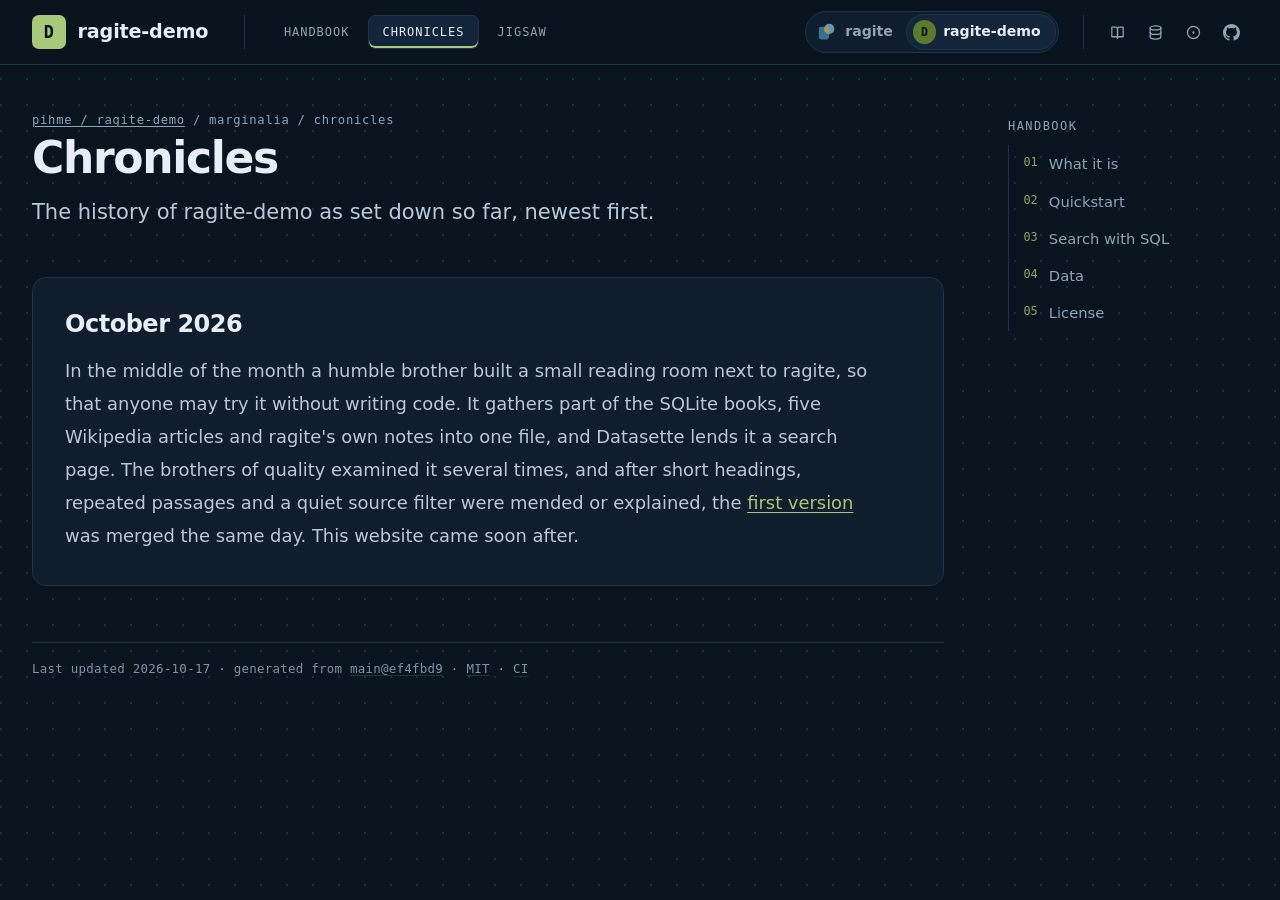
==== commit e07eb62f: "site: V1 favicon set, lime theme colour and manifest, wrapped console line" ====
--- a/chronik/index.html
+++ b/chronik/index.html
@@ -1,4 +1,4 @@
-<!doctype html><html lang="en"><head><meta charset="utf-8"><meta name="viewport" content="width=device-width,initial-scale=1"><title>Chronicles — ragite-demo</title><meta name="description" content="Search the SQLite docs and Wikipedia in your browser with ragite and Datasette, offline and in one SQLite file."><link rel="icon" href="../favicon.svg" type="image/svg+xml"><link rel="icon" href="../favicon.png" sizes="32x32" type="image/png"><link rel="apple-touch-icon" href="../apple-touch-icon.png"><link rel="manifest" href="../site.webmanifest"><meta name="theme-color" content="#0a141f"><meta name="color-scheme" content="dark"><link rel="preload" href="/ragite-demo/assets/space-grotesk.woff2" as="font" type="font/woff2" crossorigin><style>@font-face{font-family:"Space Grotesk";src:url(/ragite-demo/assets/space-grotesk.woff2) format("woff2");font-weight:300 700;font-display:swap}
+<!doctype html><html lang="en"><head><meta charset="utf-8"><meta name="viewport" content="width=device-width,initial-scale=1"><title>Chronicles — ragite-demo</title><meta name="description" content="Search the SQLite docs and Wikipedia in your browser with ragite and Datasette, offline and in one SQLite file."><link rel="icon" href="../favicon.ico" sizes="16x16 32x32 48x48"><link rel="icon" href="../favicon.svg" type="image/svg+xml"><link rel="icon" href="../favicon.png" sizes="32x32" type="image/png"><link rel="apple-touch-icon" href="../apple-touch-icon.png"><link rel="manifest" href="../site.webmanifest"><meta name="theme-color" content="#a9c97a"><meta name="color-scheme" content="dark"><link rel="preload" href="/ragite-demo/assets/space-grotesk.woff2" as="font" type="font/woff2" crossorigin><style>@font-face{font-family:"Space Grotesk";src:url(/ragite-demo/assets/space-grotesk.woff2) format("woff2");font-weight:300 700;font-display:swap}
 @font-face{font-family:"Geist";src:url(/ragite-demo/assets/geist.woff2) format("woff2");font-weight:100 900;font-display:swap}
 @font-face{font-family:"Geist Mono";src:url(/ragite-demo/assets/geist-mono.woff2) format("woff2");font-weight:100 900;font-display:swap}
 :root{color-scheme:dark;
@@ -91,11 +91,11 @@
 .tp-ci{color:inherit;text-decoration:underline;text-decoration-color:var(--rg-line);text-underline-offset:.25em}
 .tp-hero{display:grid;grid-template-columns:minmax(0,1fr) minmax(0,1.15fr);gap:var(--rg-space-7);align-items:center;padding:var(--rg-space-5) 0 0}
 .tp-hero h1{font-size:var(--rg-fs-hero);line-height:1;letter-spacing:-.035em}
-.tp-hero-mark{width:72px;height:72px;margin:0 0 var(--rg-space-4)}
 .tp-con{border:1px solid var(--rg-line);border-radius:var(--rg-radius-lg);background:var(--rg-code-bg);box-shadow:0 30px 80px -30px rgba(0,0,0,.8);overflow:hidden}
 .tp-con-h{display:flex;align-items:center;gap:.45rem;padding:.7rem 1rem;border-bottom:1px solid var(--rg-line);font:500 .74rem var(--rg-font-mono);color:var(--rg-muted)}
 .tp-con-h i{width:.62rem;height:.62rem;border-radius:50%;background:var(--rg-line)}.tp-con-h span{margin-left:.6rem}
-.tp-con pre{margin:0;border:0;border-radius:0;background:transparent;padding:1.3rem 1.4rem 1.5rem;font-size:var(--rg-fs-code)}
+.tp-con pre{margin:0;border:0;border-radius:0;background:transparent;padding:1.3rem 1.4rem 1.5rem;font-size:var(--rg-fs-code);white-space:pre-wrap;overflow-wrap:anywhere}
+@media(max-width:1360px){.tp-pair-l{display:none}}@media(max-width:1280px){.tp-kick{display:none}}
 .tp-con .pr{color:var(--rg-code-prompt)}.tp-con .kw{color:var(--rg-code-keyword)}.tp-con .str{color:var(--rg-code-string)}.tp-con .cm{color:var(--rg-code-comment)}.tp-con .hit{color:var(--rg-hit)}
 .tp-pairnote{display:flex;align-items:center;gap:var(--rg-space-4);margin-top:var(--rg-space-7);padding:var(--rg-space-4) var(--rg-space-5);border:1px dashed color-mix(in srgb,var(--rg-accent) 40%,var(--rg-line));border-radius:var(--rg-radius-md);color:var(--rg-muted)}
 .tp-pairnote b{color:var(--rg-text)}.tp-pairnote .tp-logo{width:2.1rem;height:2.1rem}
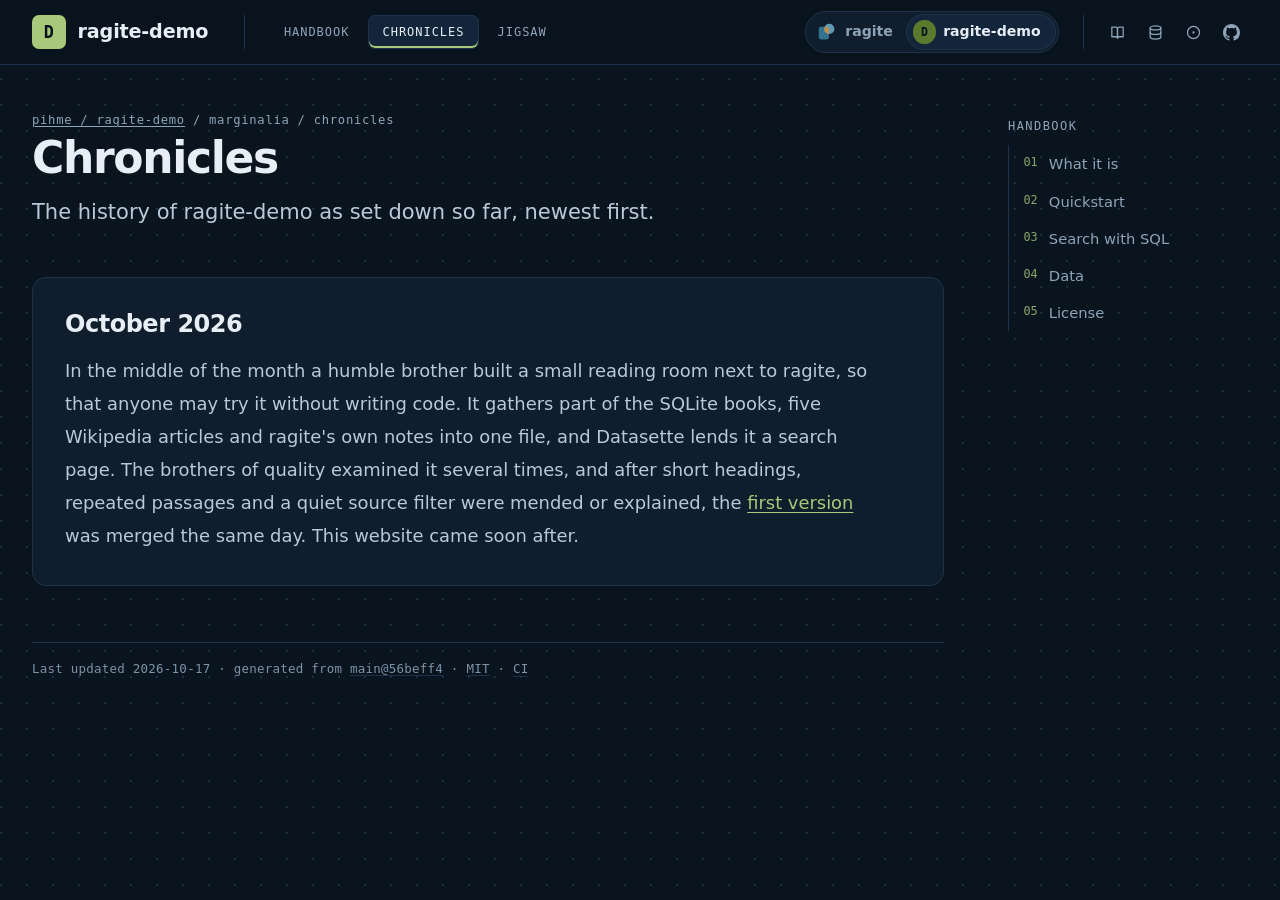
==== commit f8644f30: "site: serve the dark app screenshot from the site itself (main@56beff4)" ====
--- a/chronik/index.html
+++ b/chronik/index.html
@@ -1,4 +1,4 @@
-<!doctype html><html lang="en"><head><meta charset="utf-8"><meta name="viewport" content="width=device-width,initial-scale=1"><title>Chronicles — ragite-demo</title><meta name="description" content="Search the SQLite docs and Wikipedia in your browser with ragite and Datasette, offline and in one SQLite file."><link rel="icon" href="../favicon.ico" sizes="16x16 32x32 48x48"><link rel="icon" href="../favicon.svg" type="image/svg+xml"><link rel="icon" href="../favicon.png" sizes="32x32" type="image/png"><link rel="apple-touch-icon" href="../apple-touch-icon.png"><link rel="manifest" href="../site.webmanifest"><meta name="theme-color" content="#a9c97a"><meta name="color-scheme" content="dark"><link rel="preload" href="/ragite-demo/assets/space-grotesk.woff2" as="font" type="font/woff2" crossorigin><style>@font-face{font-family:"Space Grotesk";src:url(/ragite-demo/assets/space-grotesk.woff2) format("woff2");font-weight:300 700;font-display:swap}
+<!doctype html><html lang="en"><head><meta charset="utf-8"><meta name="viewport" content="width=device-width,initial-scale=1"><title>Chronicles — ragite-demo</title><meta name="description" content="Search the SQLite docs and Wikipedia in your browser with ragite and Datasette, offline and in one SQLite file."><link rel="icon" href="../favicon.ico" sizes="16x16 32x32 48x48"><link rel="icon" href="../favicon.svg" type="image/svg+xml"><link rel="icon" href="../favicon.png" sizes="32x32" type="image/png"><link rel="apple-touch-icon" href="../apple-touch-icon.png"><link rel="manifest" href="../site.webmanifest"><meta name="theme-color" content="#0a141f"><meta name="color-scheme" content="dark"><link rel="preload" href="/ragite-demo/assets/space-grotesk.woff2" as="font" type="font/woff2" crossorigin><style>@font-face{font-family:"Space Grotesk";src:url(/ragite-demo/assets/space-grotesk.woff2) format("woff2");font-weight:300 700;font-display:swap}
 @font-face{font-family:"Geist";src:url(/ragite-demo/assets/geist.woff2) format("woff2");font-weight:100 900;font-display:swap}
 @font-face{font-family:"Geist Mono";src:url(/ragite-demo/assets/geist-mono.woff2) format("woff2");font-weight:100 900;font-display:swap}
 :root{color-scheme:dark;
@@ -128,4 +128,4 @@
 @media(max-width:760px){.jig{grid-template-columns:1fr}}
 </style></head><body><header class="tp-top"><div class="tp-in"><a class="tp-brand" href="../"><span class="tp-mark" aria-hidden="true">D</span><span class="tp-id"><b>ragite-demo</b><span class="tp-kick">Datasette · SQLite · ragite</span></span></a><nav class="tp-tabs" aria-label="Site"><a href="../">Handbook</a><a href="../chronik/" class="on" aria-current="page">Chronicles</a><a href="../jigsaw/">Jigsaw</a></nav><div class="tp-pair"><span class="tp-pair-l">pair</span><nav class="tp-seg" aria-label="Sibling sites"><a href="https://pihme.github.io/ragite/"><svg class="tp-chip tp-logo" viewBox="0 0 64 64" width="24" height="24" aria-hidden="true" focusable="false"><defs><clipPath id="rg-doc-chip-ragite"><path d="M13 16H33A7 7 0 0 1 40 23V51A7 7 0 0 1 33 58H13A7 7 0 0 1 6 51V23A7 7 0 0 1 13 16Z"/></clipPath></defs><path fill="var(--rg-logo-doc)" d="M13 16H33A7 7 0 0 1 40 23V51A7 7 0 0 1 33 58H13A7 7 0 0 1 6 51V23A7 7 0 0 1 13 16Z"/><path fill="var(--rg-logo-lens)" d="M24 23A17 17 0 1 0 58 23A17 17 0 1 0 24 23Z"/><path fill="var(--rg-logo-hit)" d="M24 23A17 17 0 1 0 58 23A17 17 0 1 0 24 23Z" clip-path="url(#rg-doc-chip-ragite)"/></svg>ragite</a><a href="https://pihme.github.io/ragite-demo/" class="on" aria-current="true"><span class="tp-chip" style="background:#5c7a2e" aria-hidden="true">D</span>ragite-demo</a></nav></div><nav class="tp-ext" aria-label="Project links"><a class="tp-ib" href="https://github.com/pihme/ragite-demo#readme" aria-label="Readme" data-tip="Readme"><svg viewBox="0 0 24 24" fill="none" stroke="currentColor" stroke-width="1.8" stroke-linecap="round" stroke-linejoin="round" aria-hidden="true" focusable="false"><path d="M4 4.5h5.5A2.5 2.5 0 0 1 12 7v13a2 2 0 0 0-2-2H4z"/><path d="M20 4.5h-5.5A2.5 2.5 0 0 0 12 7v13a2 2 0 0 1 2-2h6z"/></svg></a><a class="tp-ib" href="https://github.com/pihme/ragite-demo/blob/main/DATA_SOURCES.md" aria-label="Data sources" data-tip="Data sources"><svg viewBox="0 0 24 24" fill="none" stroke="currentColor" stroke-width="1.8" stroke-linecap="round" stroke-linejoin="round" aria-hidden="true" focusable="false"><ellipse cx="12" cy="5.5" rx="7.5" ry="2.8"/><path d="M4.5 5.5v13c0 1.55 3.36 2.8 7.5 2.8s7.5-1.25 7.5-2.8v-13"/><path d="M4.5 12c0 1.55 3.36 2.8 7.5 2.8s7.5-1.25 7.5-2.8"/></svg></a><a class="tp-ib" href="https://github.com/pihme/ragite-demo/issues" aria-label="Issues" data-tip="Issues"><svg viewBox="0 0 24 24" fill="none" stroke="currentColor" stroke-width="1.8" stroke-linecap="round" stroke-linejoin="round" aria-hidden="true" focusable="false"><circle cx="12" cy="12" r="8.5"/><circle cx="12" cy="12" r="1.6" fill="currentColor" stroke="none"/></svg></a><a class="tp-ib" href="https://github.com/pihme/ragite-demo" aria-label="GitHub repository" data-tip="GitHub repository"><svg viewBox="0 0 16 16" fill="currentColor" aria-hidden="true" focusable="false"><path d="M8 0C3.58 0 0 3.58 0 8c0 3.54 2.29 6.53 5.47 7.59.4.07.55-.17.55-.38 0-.19-.01-.82-.01-1.49-2.01.37-2.53-.49-2.69-.94-.09-.23-.48-.94-.82-1.13-.28-.15-.68-.52-.01-.53.63-.01 1.08.58 1.23.82.72 1.21 1.87.87 2.33.66.07-.52.28-.87.51-1.07-1.78-.2-3.64-.89-3.64-3.95 0-.87.31-1.59.82-2.15-.08-.2-.36-1.02.08-2.12 0 0 .67-.21 2.2.82.64-.18 1.32-.27 2-.27.68 0 1.36.09 2 .27 1.53-1.04 2.2-.82 2.2-.82.44 1.1.16 1.92.08 2.12.51.56.82 1.27.82 2.15 0 3.07-1.87 3.75-3.65 3.95.29.25.54.73.54 1.48 0 1.07-.01 1.93-.01 2.2 0 .21.15.46.55.38A8.013 8.013 0 0016 8c0-4.42-3.58-8-8-8z"/></svg></a></nav></div></header><div class="tp-wrap"><main class="tp-page"><div class="crumb"><a href="../">pihme / ragite-demo</a> / marginalia / chronicles</div><h1>Chronicles</h1>
 <p class="lead">The history of ragite-demo as set down so far, newest first.</p>
-<section class="period"><h2>October 2026</h2><p>In the middle of the month a humble brother built a small reading room next to ragite, so that anyone may try it without writing code. It gathers part of the SQLite books, five Wikipedia articles and ragite's own notes into one file, and Datasette lends it a search page. The brothers of quality examined it several times, and after short headings, repeated passages and a quiet source filter were mended or explained, the <a href="https://github.com/pihme/ragite-demo/pull/1">first version</a> was merged the same day. This website came soon after.</p></section><footer><span>Last updated 2026-10-17 · generated from <a href="https://github.com/pihme/ragite-demo/tree/ef4fbd9"><code>main@ef4fbd9</code></a> · <a href="https://github.com/pihme/ragite-demo/blob/main/LICENSE">MIT</a> · <a class="tp-ci" href="https://github.com/pihme/ragite-demo/actions/workflows/ci.yml" title="CI workflow runs on GitHub Actions">CI</a></span></footer></main><aside class="tp-toc"><h4>Handbook</h4><a href="../#what"><b>01</b>What it is</a><a href="../#quickstart"><b>02</b>Quickstart</a><a href="../#sql"><b>03</b>Search with SQL</a><a href="../#data"><b>04</b>Data</a><a href="../#license"><b>05</b>License</a></aside></div></body></html>+<section class="period"><h2>October 2026</h2><p>In the middle of the month a humble brother built a small reading room next to ragite, so that anyone may try it without writing code. It gathers part of the SQLite books, five Wikipedia articles and ragite's own notes into one file, and Datasette lends it a search page. The brothers of quality examined it several times, and after short headings, repeated passages and a quiet source filter were mended or explained, the <a href="https://github.com/pihme/ragite-demo/pull/1">first version</a> was merged the same day. This website came soon after.</p></section><footer><span>Last updated 2026-10-17 · generated from <a href="https://github.com/pihme/ragite-demo/tree/56beff4"><code>main@56beff4</code></a> · <a href="https://github.com/pihme/ragite-demo/blob/main/LICENSE">MIT</a> · <a class="tp-ci" href="https://github.com/pihme/ragite-demo/actions/workflows/ci.yml" title="CI workflow runs on GitHub Actions">CI</a></span></footer></main><aside class="tp-toc"><h4>Handbook</h4><a href="../#what"><b>01</b>What it is</a><a href="../#quickstart"><b>02</b>Quickstart</a><a href="../#sql"><b>03</b>Search with SQL</a><a href="../#data"><b>04</b>Data</a><a href="../#license"><b>05</b>License</a></aside></div></body></html>
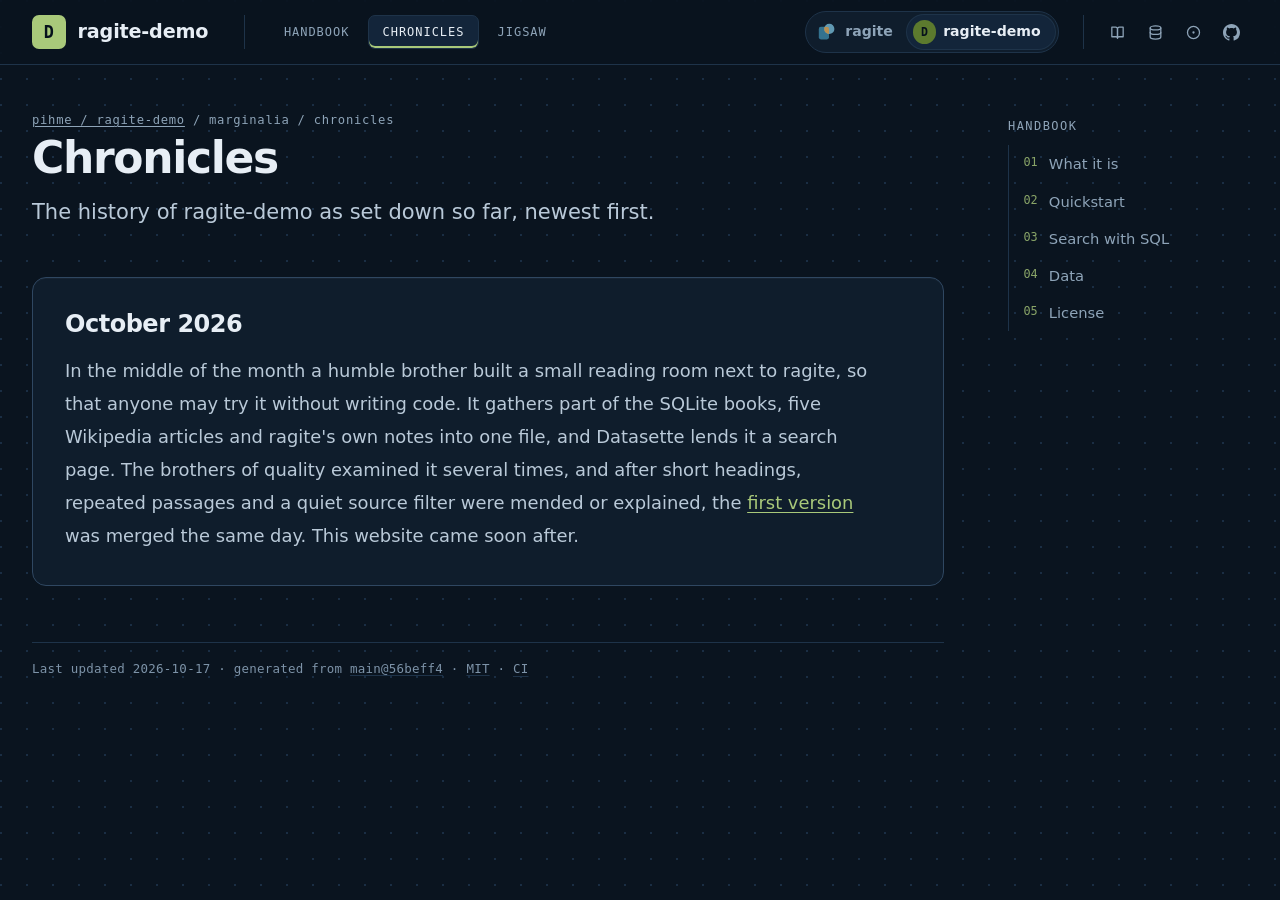
==== commit 8fc2b4e0: "site: four-step screen flow replaces the single screenshot, shorter hero console, plain single-parag" ====
--- a/chronik/index.html
+++ b/chronik/index.html
@@ -63,7 +63,8 @@
 .crumb{font:500 .76rem var(--rg-font-mono);letter-spacing:.06em;color:var(--rg-muted);text-transform:lowercase}.crumb a{color:var(--rg-muted)}
 h1{font-size:var(--rg-fs-1);font-weight:700;letter-spacing:-.03em;line-height:1.05;margin:var(--rg-space-2) 0 var(--rg-space-4)}
 .lead{font-size:var(--rg-fs-lead);line-height:1.5;color:var(--rg-text-soft);max-width:46rem;margin:0 0 var(--rg-space-5);font-weight:400}
-section{margin-top:var(--rg-space-7);padding:var(--rg-space-6);background:var(--rg-surface);border:1px solid var(--rg-line);border-radius:var(--rg-radius-lg)}
+section{margin-top:var(--rg-space-7);padding:var(--rg-space-6);background:var(--rg-surface);border:1px solid color-mix(in srgb,var(--rg-line) 70%,var(--rg-line-strong));border-radius:var(--rg-radius-lg);box-shadow:inset 0 1px 0 rgba(255,255,255,.03)}
+section.plain{background:none;border:0;border-top:1px solid var(--rg-line);border-radius:0;box-shadow:none;padding:var(--rg-space-5) 0 0}
 section p{max-width:72ch}
 h2{font-size:var(--rg-fs-2);font-weight:600;line-height:1.2;letter-spacing:-.02em;margin:0 0 var(--rg-space-4);display:flex;align-items:baseline;gap:.9rem}
 h2 .num{font:500 .8rem var(--rg-font-mono);color:var(--rg-accent);letter-spacing:.08em;padding:.15rem .5rem;border:1px solid color-mix(in srgb,var(--rg-accent) 45%,transparent);border-radius:var(--rg-radius-xs)}
@@ -104,8 +105,40 @@
 @media(max-width:760px){.tp-in{height:auto;flex-wrap:wrap;padding:var(--rg-space-2) var(--rg-space-4);gap:var(--rg-space-2) var(--rg-space-3)}
 .tp-tabs{order:3;width:100%;margin:0;padding:0;border:0;overflow-x:auto}.tp-pair{margin-left:auto}.tp-pair-l{display:none}
 .tp-seg a{padding:.3rem .35rem;font-size:0;gap:0}.tp-ext{padding-left:0;border-left:0;gap:0}.tp-ib{width:30px}.tp-wrap{padding:0 var(--rg-space-4)}
-.grid{grid-template-columns:1fr}section{padding:var(--rg-space-5)}pre{font-size:.8125rem}.tp-toc{top:0}}
+.grid{grid-template-columns:1fr}section{padding:var(--rg-space-5)}section.plain{padding:var(--rg-space-5) 0 0}pre{font-size:.8125rem}.tp-toc{top:0}}
 @media(prefers-reduced-motion:reduce){html{scroll-behavior:auto}*{transition:none!important}}
+
+.rg-flow{--f-navy:var(--rg-bg);--f-teal:#2b6f8a;--f-cyan:#7cc3df;--f-amber:var(--rg-hit);--f-olive:#5c7a2e;--f-olive-2:#a9c97a;
+  --f-ink:var(--rg-text);--f-muted:var(--rg-muted);--f-line:var(--rg-line);--f-surface:var(--rg-surface);font-family:var(--rg-font-body);color:var(--f-ink)}
+section.rg-flow{margin-top:var(--rg-space-8);padding:0;background:none;border:0;border-radius:0;box-shadow:none}
+.rg-flow__head{max-width:760px;margin:0 auto 36px;text-align:center}.rg-flow__head p{max-width:none}
+.rg-flow__eyebrow{font:500 13px/1 var(--rg-font-mono);letter-spacing:.08em;text-transform:uppercase;color:var(--f-cyan)}
+.rg-flow h2{display:block;font:700 36px/1.15 var(--rg-font-display);margin:12px 0 10px;letter-spacing:-.01em}
+.rg-flow__head p{margin:0;color:var(--f-muted);font-size:17px;line-height:1.55}
+.rg-flow__steps{list-style:none;margin:0;padding:0;counter-reset:s;display:grid;gap:28px}
+.rg-flow__step{counter-increment:s;display:grid;grid-template-columns:minmax(260px,1fr) 2.2fr;gap:28px;align-items:center}
+.rg-flow__text h3{font:600 21px/1.25 var(--rg-font-display);margin:0 0 6px}
+.rg-flow__text p{margin:0;color:var(--f-muted);line-height:1.55}
+.rg-flow__text::before{content:counter(s);display:inline-grid;place-items:center;width:28px;height:28px;border-radius:14px;margin-bottom:12px;
+  font:600 14px/1 var(--rg-font-mono);color:var(--f-navy);background:var(--f-cyan)}
+.rg-flow__step--hit .rg-flow__text::before{background:var(--f-amber)}
+.rg-flow__shot{margin:0;padding:14px;border-radius:21px;background:linear-gradient(135deg,var(--f-teal),var(--f-olive));box-shadow:0 1px 0 rgba(255,255,255,.08) inset}
+.rg-flow__shot img{display:block;width:100%;height:auto;border-radius:14px;box-shadow:0 10px 30px rgba(10,20,31,.35)}
+.rg-flow__step--hit .rg-flow__shot{outline:2px solid var(--f-amber);outline-offset:3px}
+.rg-flow__code{margin:0;padding:22px 24px;border-radius:14px;background:var(--f-navy);color:#d7e6ef;font:14px/1.6 var(--rg-font-mono);overflow:auto;border:1px solid #22374a}
+.rg-flow__code .k{color:var(--f-cyan)}.rg-flow__code .m{color:var(--f-amber);font-weight:600}
+.rg-flow__cta{text-align:center;margin-top:32px;max-width:none}
+.rg-flow__cta a{color:var(--f-cyan);font-weight:600}
+.rg-flow--compact .rg-flow__steps{grid-template-columns:repeat(3,1fr);align-items:start}
+.rg-flow--compact .rg-flow__step{grid-template-columns:1fr;gap:16px}
+.rg-flow--compact .rg-flow__step .rg-flow__shot{order:-1;padding:10px;border-radius:14px}
+.rg-flow--compact .rg-flow__shot img{border-radius:7px;aspect-ratio:826/325;object-fit:contain;object-position:center;background:var(--rg-bg)}
+.rg-flow--compact .rg-flow__text h3{font-size:19px}
+@media (max-width:900px){.rg-flow h2{font-size:28px}
+ .rg-flow__step,.rg-flow--compact .rg-flow__steps{grid-template-columns:1fr}
+ .rg-flow__step .rg-flow__shot{order:-1}}
+.rg-flow__step--code .rg-flow__code{justify-self:start;width:max-content;max-width:100%;padding:24px 32px;font-size:16px;line-height:1.7}
+@media (max-width:900px){.rg-flow__step--code{grid-template-columns:1fr}.rg-flow__step--code .rg-flow__code{width:auto;font-size:14px;padding:18px 20px}}
 
 .period{max-width:46rem}.period h2{font-size:1.3rem}.period h2 .span{color:var(--mut);font-weight:400;font-size:.95rem}
 .period p{font:1.12rem/1.8 "Iowan Old Style","Palatino Linotype",Palatino,"Book Antiqua",Georgia,serif;margin:0}
